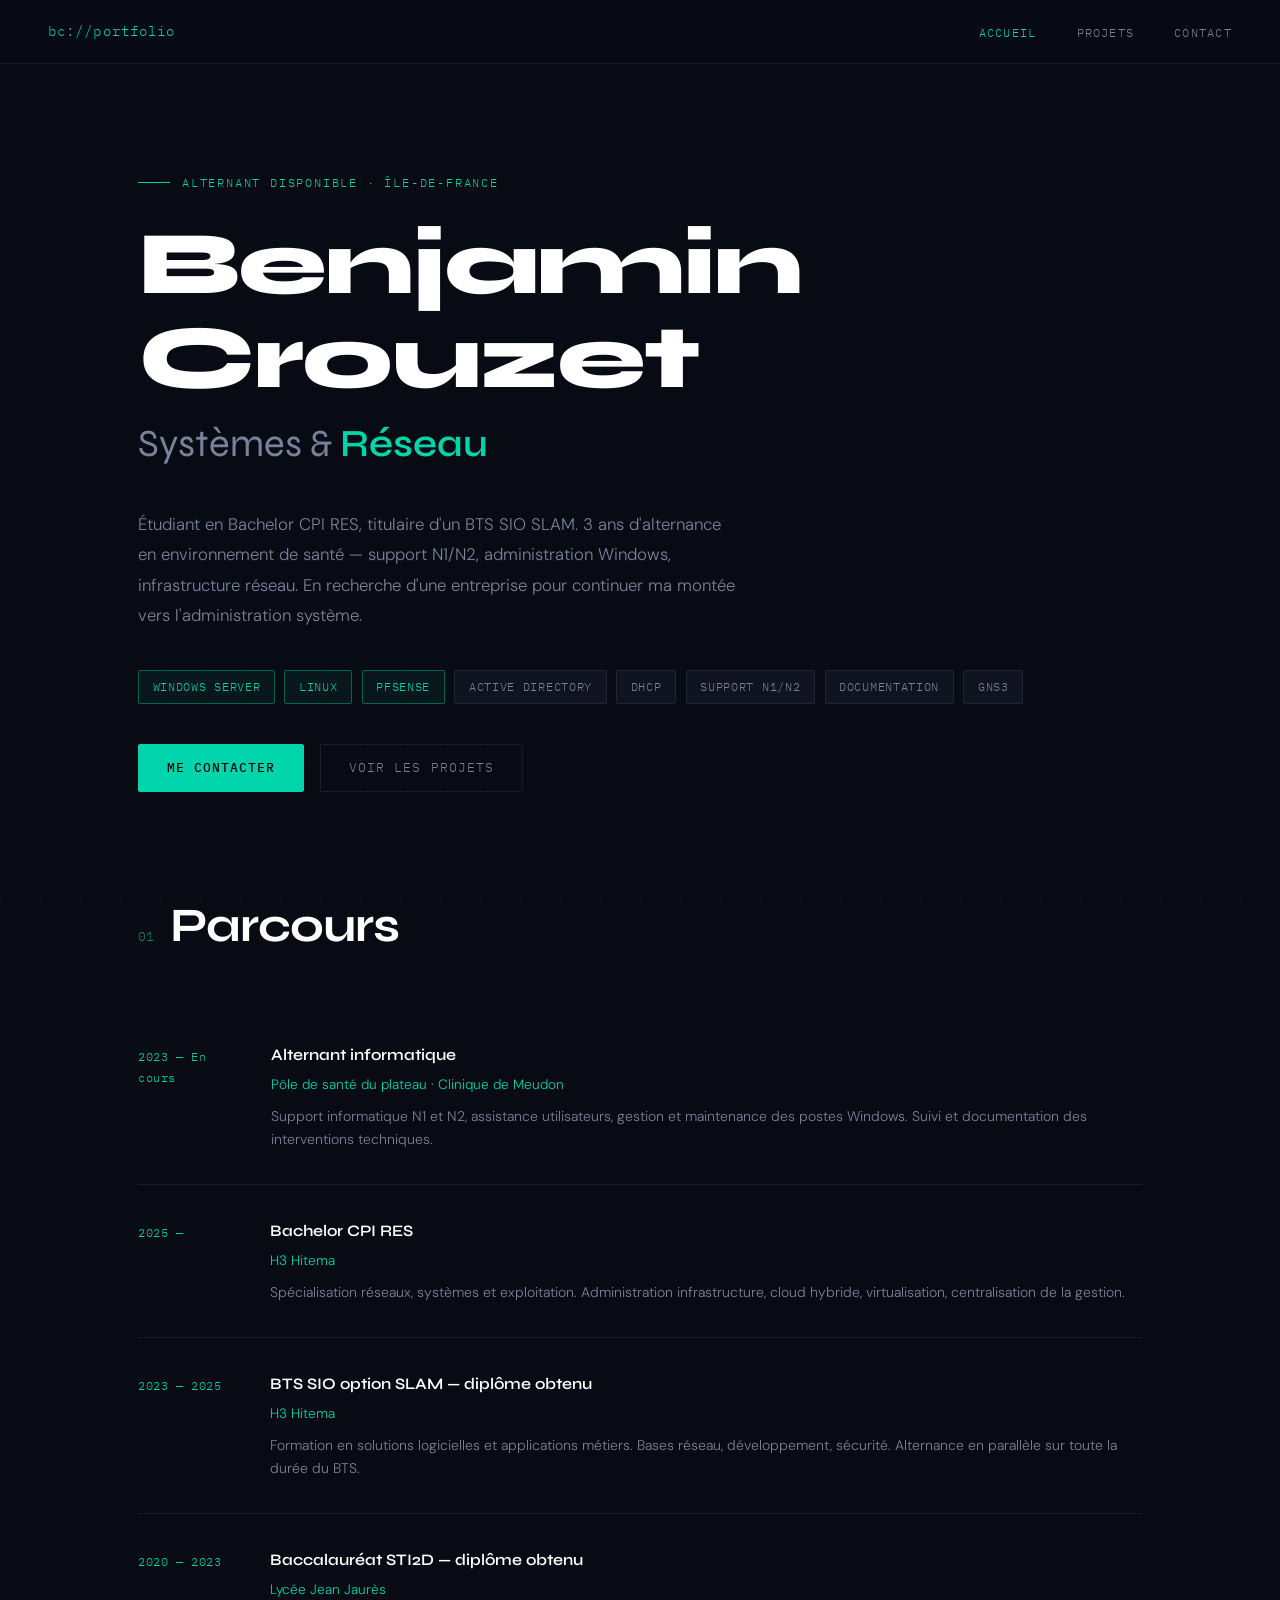
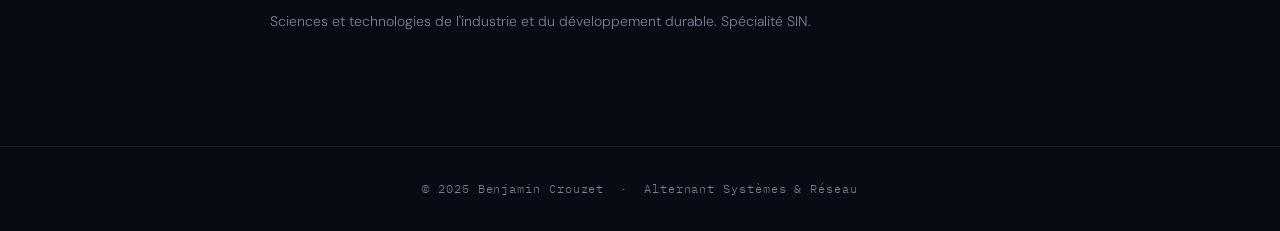
==== portfolio/index.html @ a24457d2 "Add files via upload" ====
<!DOCTYPE html>
<html lang="fr">
<head>
  <meta charset="UTF-8">
  <meta name="viewport" content="width=device-width, initial-scale=1.0">
  <title>Benjamin Crouzet — Accueil</title>
  <link rel="stylesheet" href="style.css">

  <style>
    /* ── Styles spécifiques à la page accueil ── */

    #accueil {
      min-height: 100vh;
      display: flex;
      flex-direction: column;
      justify-content: center;
      padding-top: 9rem;
    }

    .hero-label {
      font-family: var(--mono);
      font-size: 0.75rem;
      color: var(--accent);
      letter-spacing: 0.15em;
      text-transform: uppercase;
      margin-bottom: 1.5rem;
      display: flex;
      align-items: center;
      gap: 0.75rem;
    }

    .hero-label::before {
      content: '';
      width: 2rem;
      height: 1px;
      background: var(--accent);
      display: inline-block;
    }

    h1 {
      font-family: var(--display);
      font-size: clamp(3rem, 7vw, 6rem);
      font-weight: 800;
      line-height: 1.05;
      letter-spacing: -0.02em;
      color: #ffffff;
      margin-bottom: 0.3rem;
    }

    .hero-sub {
      font-family: var(--display);
      font-size: clamp(1.5rem, 3vw, 2.5rem);
      font-weight: 400;
      color: var(--muted);
      margin-bottom: 2rem;
    }

    .hero-sub span { color: var(--accent); font-weight: 600; }

    .hero-bio {
      max-width: 600px;
      font-size: 1.05rem;
      color: var(--muted);
      line-height: 1.8;
      margin-bottom: 2.5rem;
    }

    .hero-cta { display: flex; gap: 1rem; flex-wrap: wrap; }

    /* ── Timeline parcours ── */
    .xp-block {
      display: flex;
      gap: 2rem;
      padding: 2rem 0;
      border-bottom: 1px solid var(--border);
      align-items: flex-start;
    }

    .xp-block:last-child { border-bottom: none; }

    .xp-date {
      font-family: var(--mono);
      font-size: 0.75rem;
      color: var(--accent);
      min-width: 100px;
      padding-top: 0.3rem;
      letter-spacing: 0.05em;
    }

    .xp-content h3 {
      font-family: var(--display);
      font-size: 1rem;
      font-weight: 600;
      color: #fff;
      margin-bottom: 0.25rem;
    }

    .xp-org {
      font-size: 0.85rem;
      color: var(--accent);
      margin-bottom: 0.5rem;
    }

    .xp-content p {
      font-size: 0.875rem;
      color: var(--muted);
      line-height: 1.7;
    }

    @media (max-width: 700px) {
      .xp-block { flex-direction: column; gap: 0.5rem; }
      .xp-date { min-width: auto; }
    }
  </style>
</head>
<body>

<nav>
  <a href="index.html" class="nav-logo">bc://portfolio</a>
  <ul class="nav-links">
    <li><a href="index.html">accueil</a></li>
    <li><a href="projets.html">projets</a></li>
    <li><a href="contact.html">contact</a></li>
  </ul>
</nav>

<!-- ──────────── HERO ──────────── -->
<section id="accueil" class="page">
  <div class="hero-label">Alternant disponible · Île-de-France</div>
  <h1>Benjamin<br>Crouzet</h1>
  <p class="hero-sub">Systèmes &amp; <span>Réseau</span></p>
  <p class="hero-bio">
    Étudiant en Bachelor CPI RES, titulaire d'un BTS SIO SLAM. 3 ans d'alternance
    en environnement de santé — support N1/N2, administration Windows, infrastructure réseau.
    En recherche d'une entreprise pour continuer ma montée vers l'administration système.
  </p>

  <!-- ── BADGES COMPÉTENCES ──
       Pour ajouter une compétence : copier une ligne <span class="tag"> et changer le texte.
       Classe "accent" = mise en avant en vert, sans "accent" = discret.
  ── -->
  <div class="tags">
    <span class="tag accent">Windows Server</span>
    <span class="tag accent">Linux</span>
    <span class="tag accent">pfSense</span>
    <span class="tag">Active Directory</span>
    <span class="tag">DHCP</span>
    <span class="tag">Support N1/N2</span>
    <span class="tag">Documentation</span>
    <span class="tag">GNS3</span>
  </div>

  <div class="hero-cta">
    <a href="contact.html" class="btn btn-primary">Me contacter</a>
    <a href="projets.html" class="btn btn-ghost">Voir les projets</a>
  </div>
</section>

<!-- ──────────── PARCOURS ──────────── -->
<section class="page" style="padding-top: 0;">
  <div class="section-header reveal">
    <span class="section-num">01</span>
    <h2>Parcours</h2>
  </div>

  <!-- ── EXPÉRIENCES ──
       Pour ajouter une expérience : copier un bloc .xp-block complet et modifier le contenu.
       Ordre conseillé : du plus récent au plus ancien (top → bas).
  ── -->

  <div class="xp-block reveal">
    <div class="xp-date">2023 — En cours</div>
    <div class="xp-content">
      <h3>Alternant informatique</h3>
      <div class="xp-org">Pôle de santé du plateau · Clinique de Meudon</div>
      <p>Support informatique N1 et N2, assistance utilisateurs, gestion et maintenance des postes Windows.
      Suivi et documentation des interventions techniques.</p>
    </div>
  </div>

  <div class="xp-block reveal">
    <div class="xp-date">2025 —</div>
    <div class="xp-content">
      <h3>Bachelor CPI RES</h3>
      <div class="xp-org">H3 Hitema</div>
      <p>Spécialisation réseaux, systèmes et exploitation. Administration infrastructure,
      cloud hybride, virtualisation, centralisation de la gestion.</p>
    </div>
  </div>

  <div class="xp-block reveal">
    <div class="xp-date">2023 — 2025</div>
    <div class="xp-content">
      <h3>BTS SIO option SLAM — diplôme obtenu</h3>
      <div class="xp-org">H3 Hitema</div>
      <p>Formation en solutions logicielles et applications métiers. Bases réseau, développement, sécurité.
      Alternance en parallèle sur toute la durée du BTS.</p>
    </div>
  </div>

  <div class="xp-block reveal">
    <div class="xp-date">2020 — 2023</div>
    <div class="xp-content">
      <h3>Baccalauréat STI2D — diplôme obtenu</h3>
      <div class="xp-org">Lycée Jean Jaurès</div>
      <p>Sciences et technologies de l'industrie et du développement durable. Spécialité SIN.</p>
    </div>
  </div>

</section>

<footer>
  &copy; 2025 Benjamin Crouzet &nbsp;·&nbsp; Alternant Systèmes &amp; Réseau
</footer>

<script src="script.js"></script>
</body>
</html>
---- portfolio/style.css ----
@import url('https://fonts.googleapis.com/css2?family=Syne:wght@400;500;600;700;800&family=IBM+Plex+Mono:wght@400;500&family=DM+Sans:wght@300;400;500&display=swap');

*, *::before, *::after { box-sizing: border-box; margin: 0; padding: 0; }

:root {
  --bg:      #080b14;
  --bg2:     #0f1420;
  --bg3:     #161c2e;
  --border:  rgba(255,255,255,0.07);
  --accent:  #00d4aa;
  --text:    #e8eaf2;
  --muted:   #7a8299;
  --mono:    'IBM Plex Mono', monospace;
  --sans:    'DM Sans', sans-serif;
  --display: 'Syne', sans-serif;
}

html { scroll-behavior: smooth; }

body {
  background: var(--bg);
  color: var(--text);
  font-family: var(--sans);
  font-weight: 300;
  line-height: 1.75;
  min-height: 100vh;
  overflow-x: hidden;
}

/* ── GRID TEXTURE ── */
body::before {
  content: '';
  position: fixed;
  inset: 0;
  background-image:
    linear-gradient(rgba(0,212,170,0.03) 1px, transparent 1px),
    linear-gradient(90deg, rgba(0,212,170,0.03) 1px, transparent 1px);
  background-size: 40px 40px;
  pointer-events: none;
  z-index: 0;
}

/* ─────────────────────────────────────────
   NAV
───────────────────────────────────────── */
nav {
  position: fixed;
  top: 0; left: 0; right: 0;
  z-index: 100;
  display: flex;
  align-items: center;
  justify-content: space-between;
  padding: 1.1rem 3rem;
  background: rgba(8,11,20,0.85);
  backdrop-filter: blur(12px);
  border-bottom: 1px solid var(--border);
}

.nav-logo {
  font-family: var(--mono);
  font-size: 0.85rem;
  color: var(--accent);
  letter-spacing: 0.08em;
  text-decoration: none;
}

.nav-links {
  display: flex;
  gap: 2.5rem;
  list-style: none;
}

.nav-links a {
  font-family: var(--mono);
  font-size: 0.78rem;
  color: var(--muted);
  text-decoration: none;
  letter-spacing: 0.1em;
  text-transform: uppercase;
  transition: color 0.2s;
}

.nav-links a:hover,
.nav-links a.active { color: var(--accent); }

/* ─────────────────────────────────────────
   LAYOUT
───────────────────────────────────────── */
.page {
  position: relative;
  z-index: 1;
  max-width: 1100px;
  margin: 0 auto;
  padding: 7rem 3rem 5rem;
}

/* ─────────────────────────────────────────
   SECTION HEADER
───────────────────────────────────────── */
.section-header {
  display: flex;
  align-items: baseline;
  gap: 1rem;
  margin-bottom: 3.5rem;
}

.section-num {
  font-family: var(--mono);
  font-size: 0.8rem;
  color: var(--accent);
  opacity: 0.6;
}

h2 {
  font-family: var(--display);
  font-size: clamp(2rem, 4vw, 3rem);
  font-weight: 700;
  color: #ffffff;
  letter-spacing: -0.02em;
  line-height: 1.1;
}

/* ─────────────────────────────────────────
   BOUTONS
───────────────────────────────────────── */
.btn {
  display: inline-flex;
  align-items: center;
  gap: 0.5rem;
  padding: 0.75rem 1.75rem;
  font-family: var(--mono);
  font-size: 0.8rem;
  letter-spacing: 0.08em;
  text-transform: uppercase;
  text-decoration: none;
  border-radius: 2px;
  transition: all 0.2s;
  cursor: pointer;
  border: none;
}

.btn-primary {
  background: var(--accent);
  color: var(--bg);
  border: 1px solid var(--accent);
  font-weight: 500;
}

.btn-primary:hover {
  background: transparent;
  color: var(--accent);
}

.btn-ghost {
  background: transparent;
  color: var(--muted);
  border: 1px solid var(--border);
}

.btn-ghost:hover {
  border-color: var(--accent);
  color: var(--accent);
}

/* ─────────────────────────────────────────
   TAGS / BADGES
───────────────────────────────────────── */
.tags {
  display: flex;
  flex-wrap: wrap;
  gap: 0.6rem;
  margin-bottom: 2.5rem;
}

.tag {
  font-family: var(--mono);
  font-size: 0.72rem;
  padding: 0.35rem 0.85rem;
  border: 1px solid var(--border);
  border-radius: 2px;
  color: var(--muted);
  letter-spacing: 0.06em;
  text-transform: uppercase;
  background: var(--bg2);
  transition: border-color 0.2s, color 0.2s;
}

.tag:hover {
  border-color: var(--accent);
  color: var(--accent);
}

.tag.accent {
  border-color: rgba(0,212,170,0.4);
  color: var(--accent);
  background: rgba(0,212,170,0.06);
}

/* ─────────────────────────────────────────
   FOOTER
───────────────────────────────────────── */
footer {
  position: relative;
  z-index: 1;
  text-align: center;
  padding: 2rem;
  border-top: 1px solid var(--border);
  font-family: var(--mono);
  font-size: 0.72rem;
  color: var(--muted);
  letter-spacing: 0.08em;
}

/* ─────────────────────────────────────────
   ANIMATION REVEAL
───────────────────────────────────────── */
.reveal {
  opacity: 0;
  transform: translateY(24px);
  transition: opacity 0.6s ease, transform 0.6s ease;
}

.reveal.visible {
  opacity: 1;
  transform: none;
}

/* ─────────────────────────────────────────
   RESPONSIVE
───────────────────────────────────────── */
@media (max-width: 700px) {
  nav { padding: 1rem 1.5rem; }
  .nav-links { gap: 1.25rem; }
  .page { padding: 5rem 1.5rem 3rem; }
}
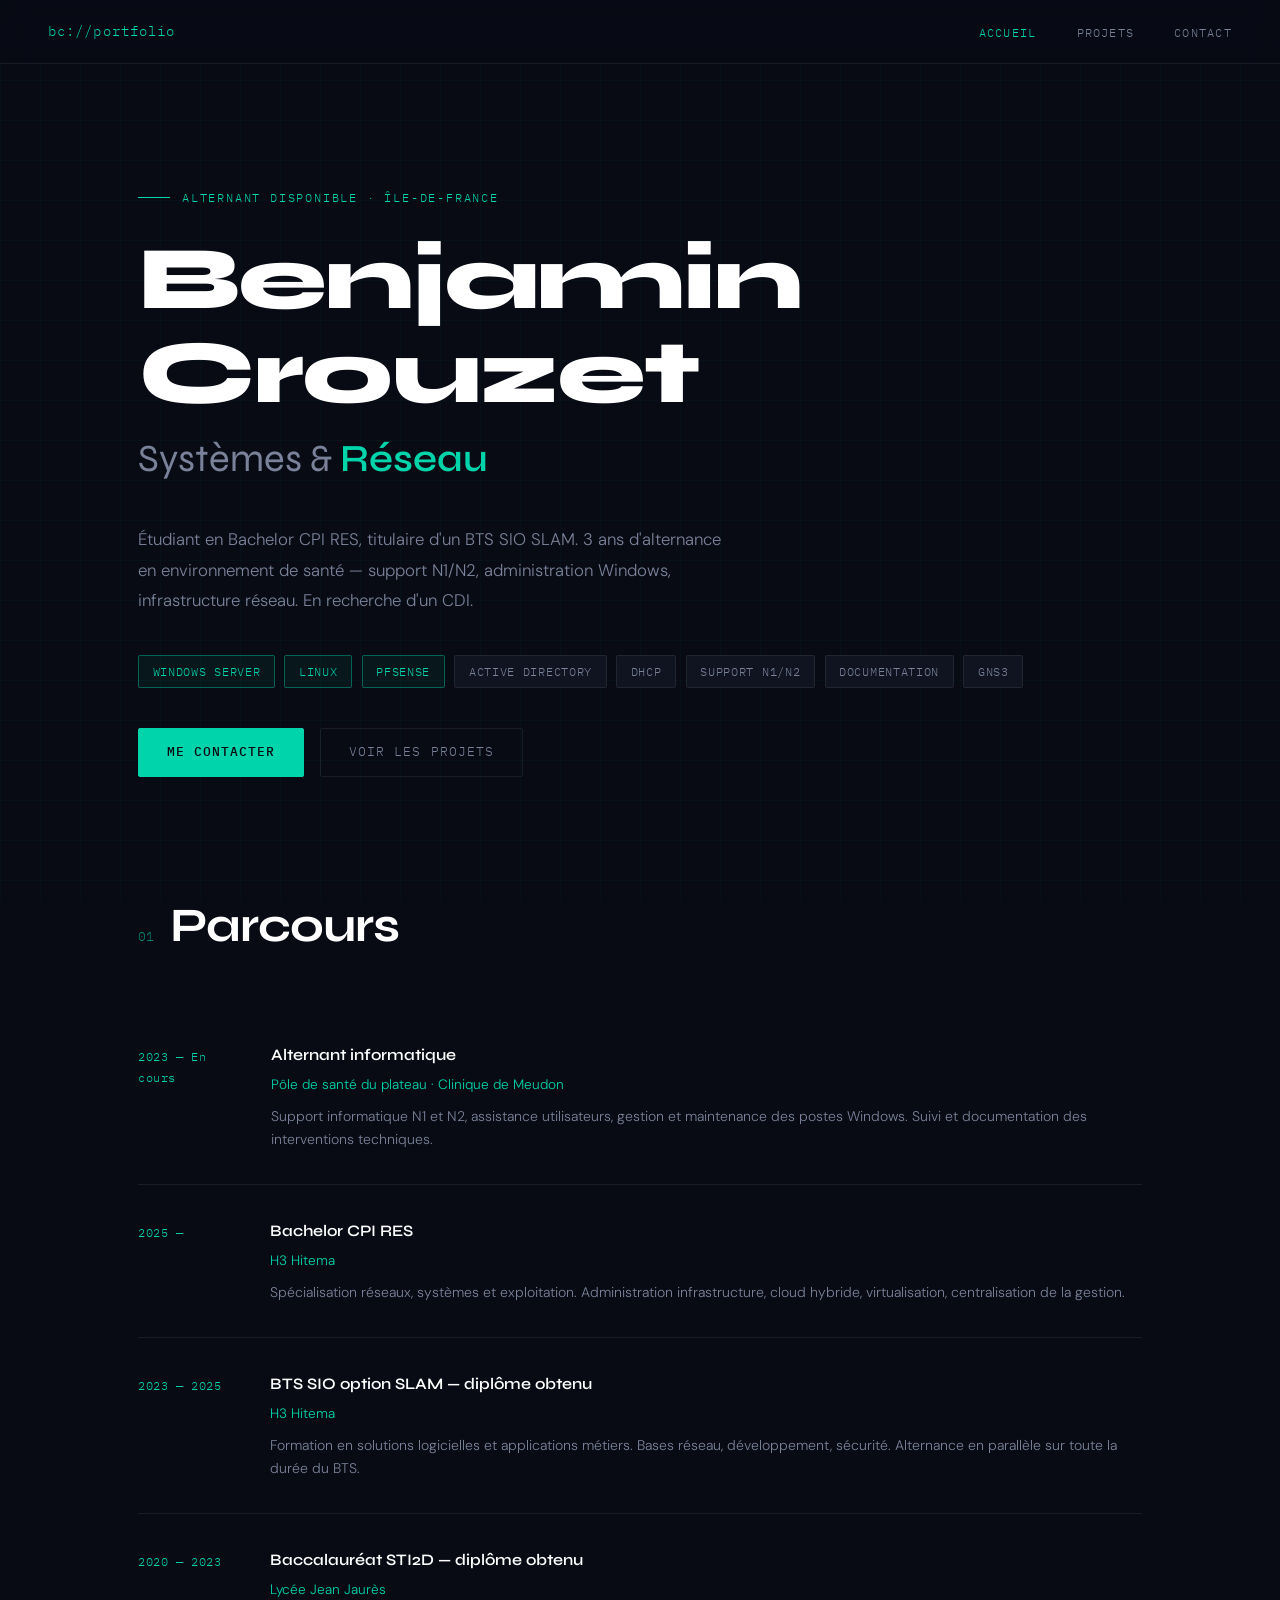
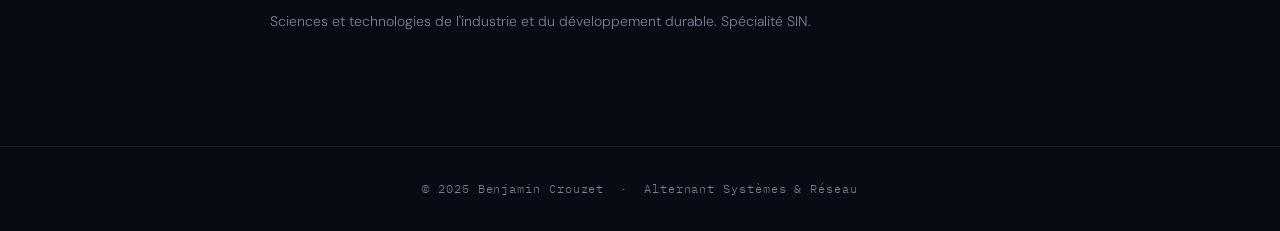
==== commit cf935a20: "Update job search status in portfolio description" ====
--- a/portfolio/index.html
+++ b/portfolio/index.html
@@ -132,7 +132,7 @@
   <p class="hero-bio">
     Étudiant en Bachelor CPI RES, titulaire d'un BTS SIO SLAM. 3 ans d'alternance
     en environnement de santé — support N1/N2, administration Windows, infrastructure réseau.
-    En recherche d'une entreprise pour continuer ma montée vers l'administration système.
+    En recherche d'un CDI.
   </p>
 
   <!-- ── BADGES COMPÉTENCES ──
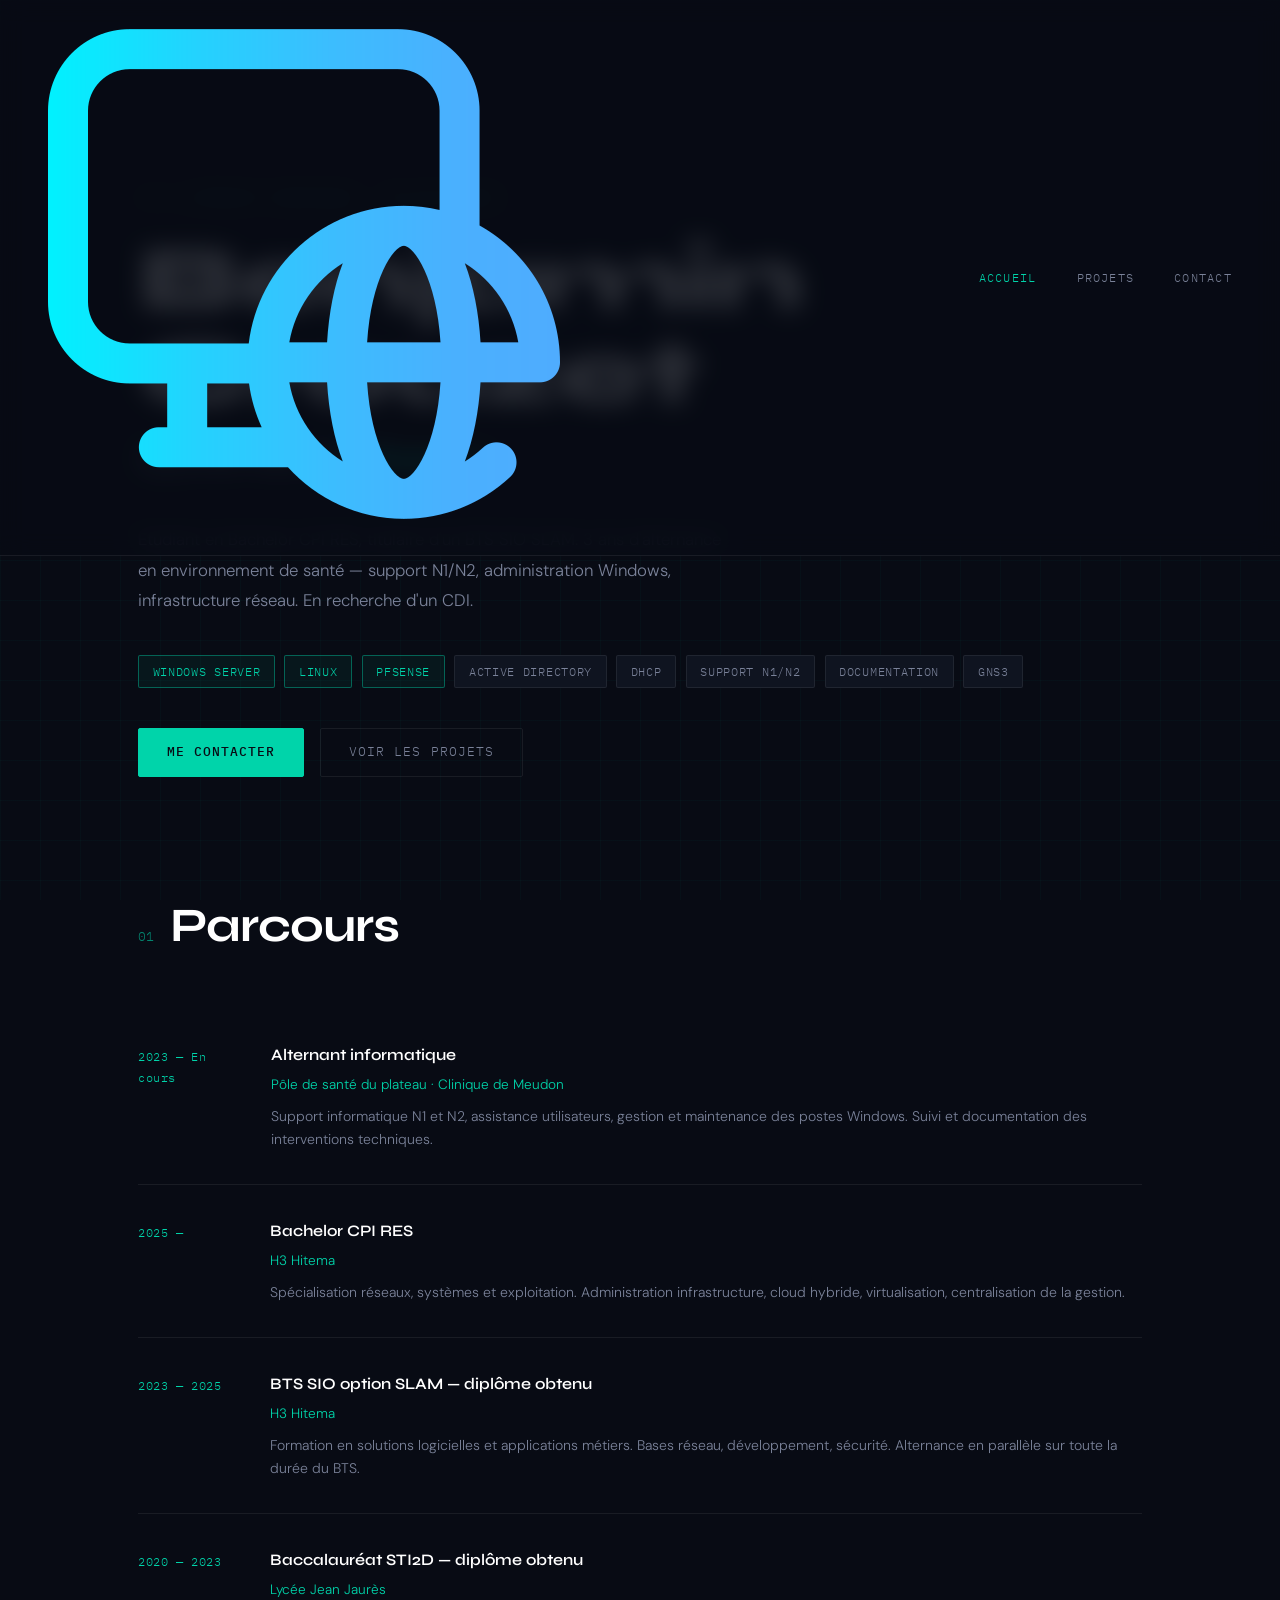
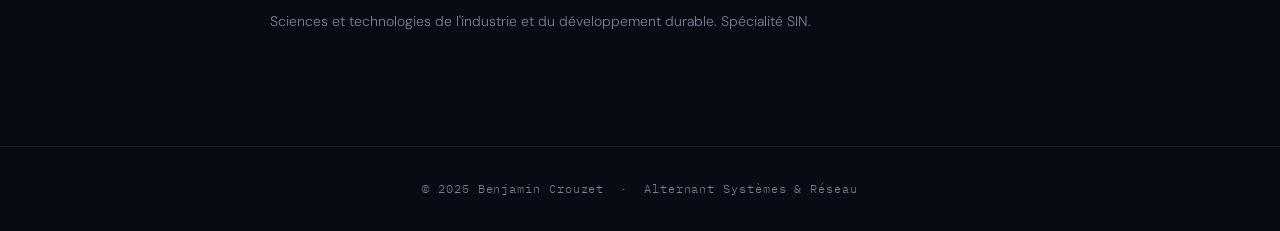
==== commit b3bb9e05: "Replace text logo with image logo in navigation" ====
--- a/portfolio/index.html
+++ b/portfolio/index.html
@@ -116,7 +116,7 @@
 <body>
 
 <nav>
-  <a href="index.html" class="nav-logo">bc://portfolio</a>
+  <a href="index.html" class="nav-logo"><img src="./Assets/logo.png"></a>
   <ul class="nav-links">
     <li><a href="index.html">accueil</a></li>
     <li><a href="projets.html">projets</a></li>
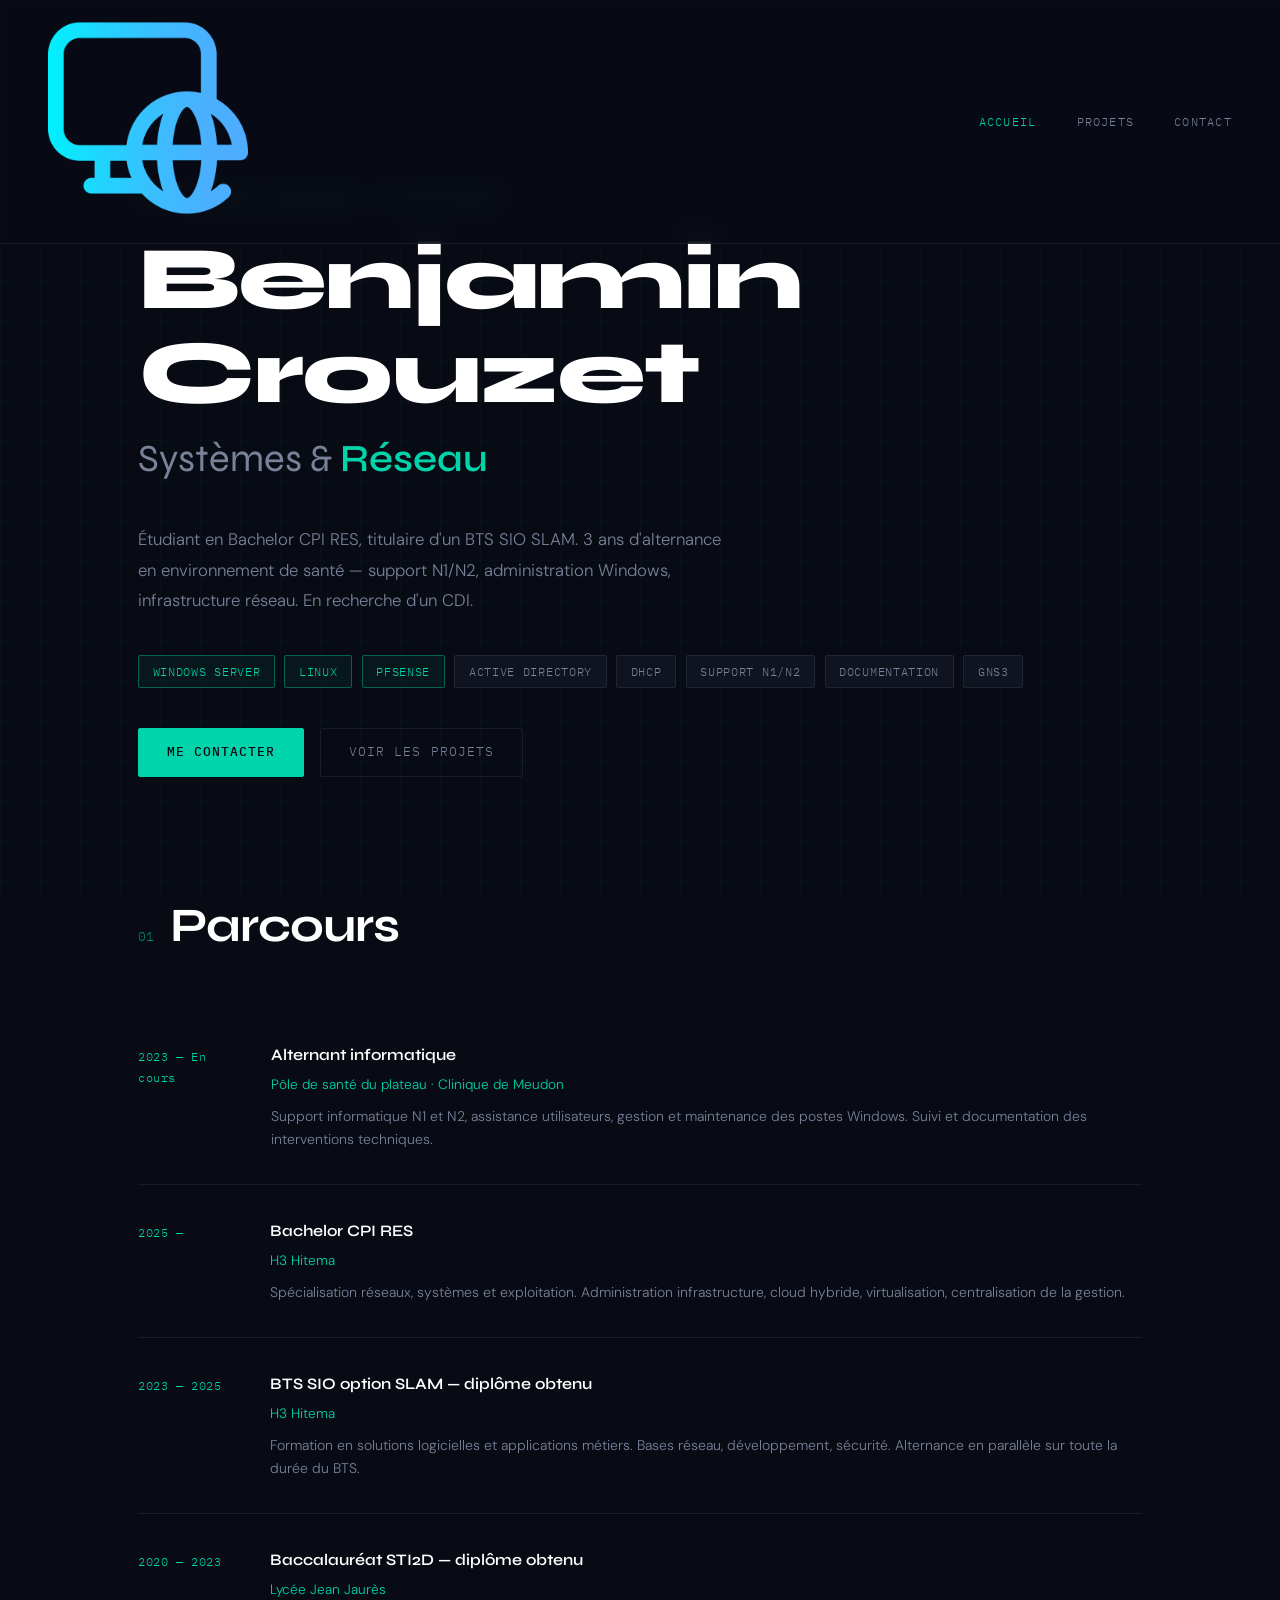
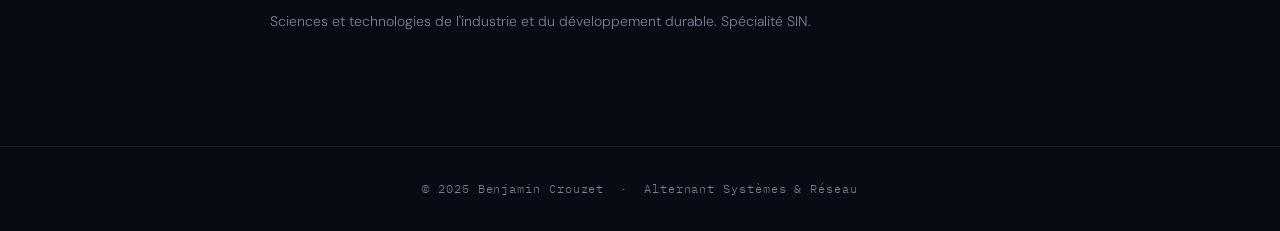
==== commit d6d937dd: "Set width for logo image in navigation Added width attribute to logo image for better display." ====
--- a/portfolio/index.html
+++ b/portfolio/index.html
@@ -116,7 +116,7 @@
 <body>
 
 <nav>
-  <a href="index.html" class="nav-logo"><img src="./Assets/logo.png"></a>
+  <a href="index.html" class="nav-logo"><img src="./Assets/logo.png" width="250" class="logo"></a>
   <ul class="nav-links">
     <li><a href="index.html">accueil</a></li>
     <li><a href="projets.html">projets</a></li>
--- a/portfolio/style.css
+++ b/portfolio/style.css
@@ -64,6 +64,17 @@
   text-decoration: none;
 }
 
+img {
+    width: 300px;  /* Largeur fixe */
+    height: auto;   /* Garde les proportions pour ne pas déformer l'image */
+}
+
+/* OU pour cibler une image spécifique avec une classe */
+.logo {
+    width: 50%;    /* Prend la moitié de la largeur de l'écran */
+    max-width: 400px; /* Ne dépassera jamais 400px même sur grand écran */
+}
+
 .nav-links {
   display: flex;
   gap: 2.5rem;
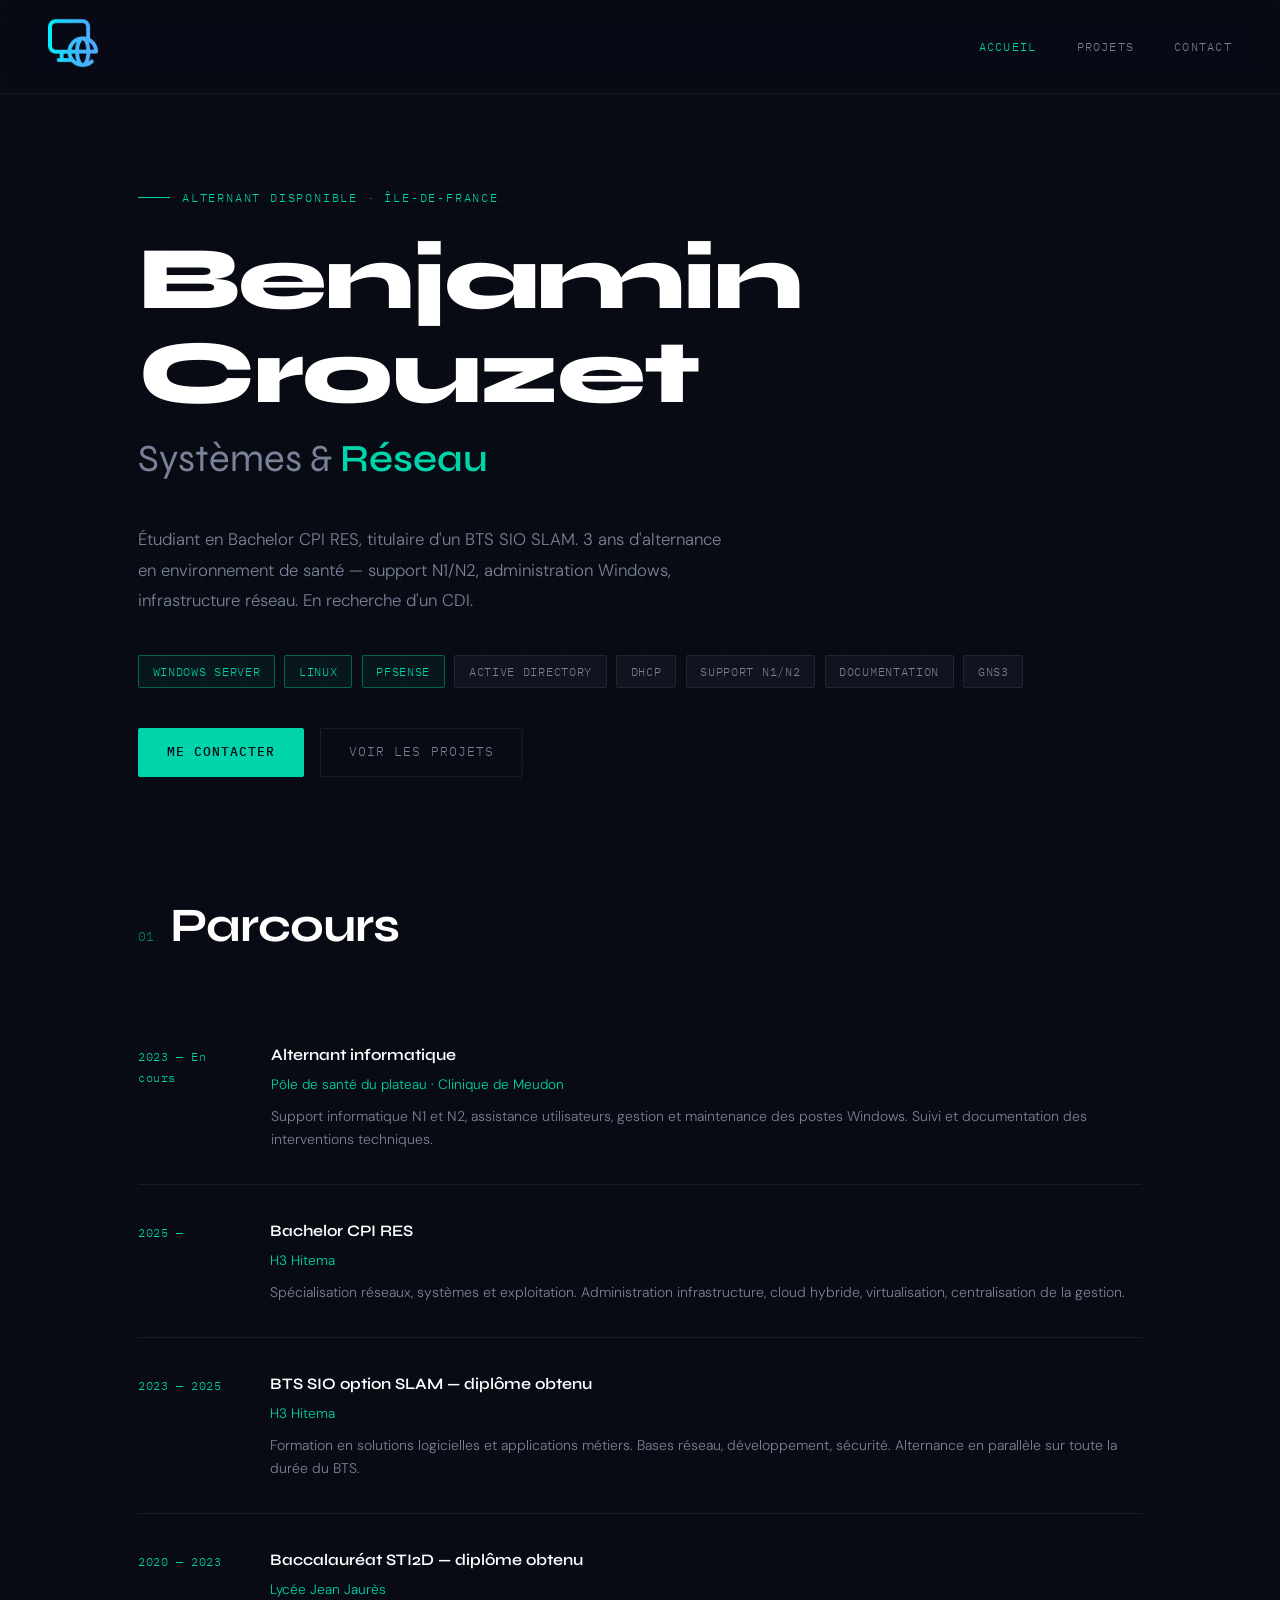
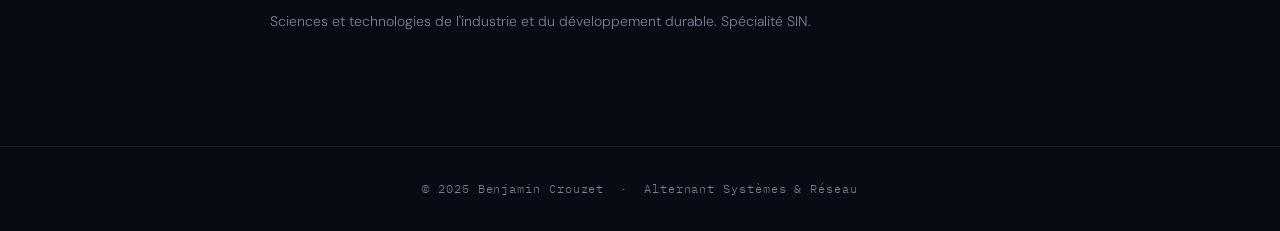
==== commit 06a016c2: "Fix logo image tag in navigation" ====
--- a/portfolio/index.html
+++ b/portfolio/index.html
@@ -116,7 +116,7 @@
 <body>
 
 <nav>
-  <a href="index.html" class="nav-logo"><img src="./Assets/logo.png" width="250" class="logo"></a>
+  <a href="index.html" class="nav-logo"><img src="./Assets/logo.png"></a>
   <ul class="nav-links">
     <li><a href="index.html">accueil</a></li>
     <li><a href="projets.html">projets</a></li>
--- a/portfolio/style.css
+++ b/portfolio/style.css
@@ -65,14 +65,9 @@
 }
 
 img {
-    width: 300px;  /* Largeur fixe */
-    height: auto;   /* Garde les proportions pour ne pas déformer l'image */
-}
-
-/* OU pour cibler une image spécifique avec une classe */
-.logo {
-    width: 50%;    /* Prend la moitié de la largeur de l'écran */
-    max-width: 400px; /* Ne dépassera jamais 400px même sur grand écran */
+    width: 50px;  /* C'est environ la taille d'une icône de profil */
+    height: auto;
+    border-radius: 5px; /* Optionnel : pour arrondir un peu les angles */
 }
 
 .nav-links {
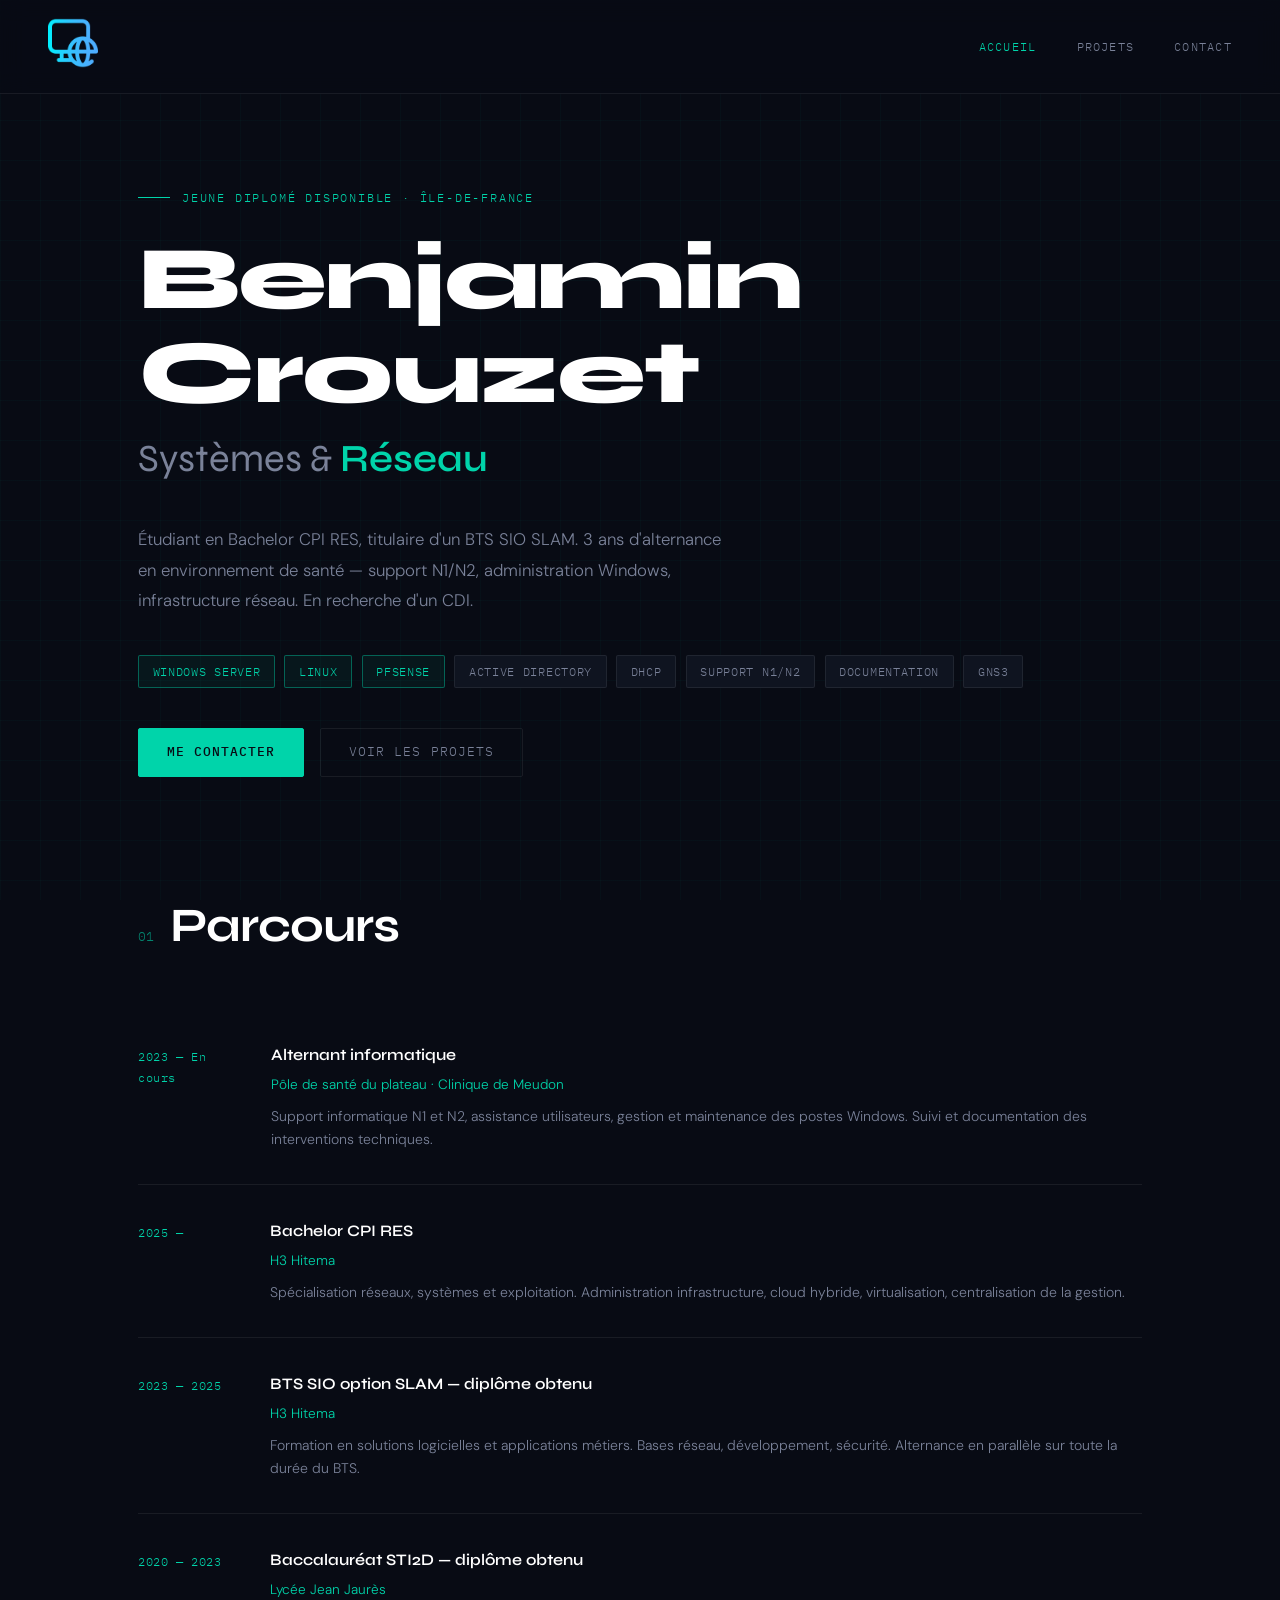
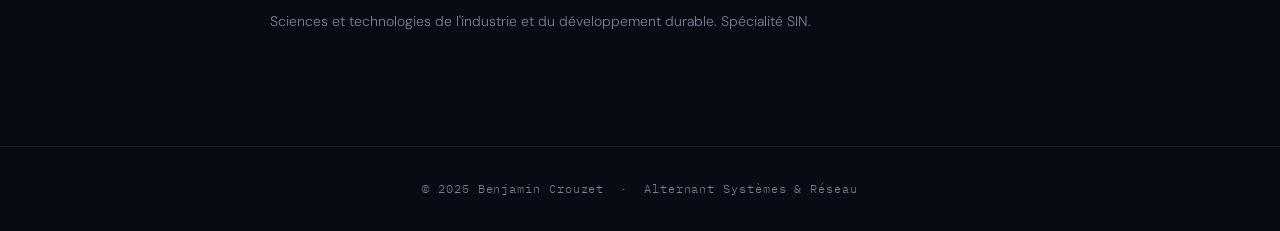
==== commit 94fff9e8: "Add files via upload" ====
--- a/portfolio/index.html
+++ b/portfolio/index.html
@@ -126,7 +126,7 @@
 
 <!-- ──────────── HERO ──────────── -->
 <section id="accueil" class="page">
-  <div class="hero-label">Alternant disponible · Île-de-France</div>
+  <div class="hero-label">Jeune Diplomé disponible · Île-de-France</div>
   <h1>Benjamin<br>Crouzet</h1>
   <p class="hero-sub">Systèmes &amp; <span>Réseau</span></p>
   <p class="hero-bio">
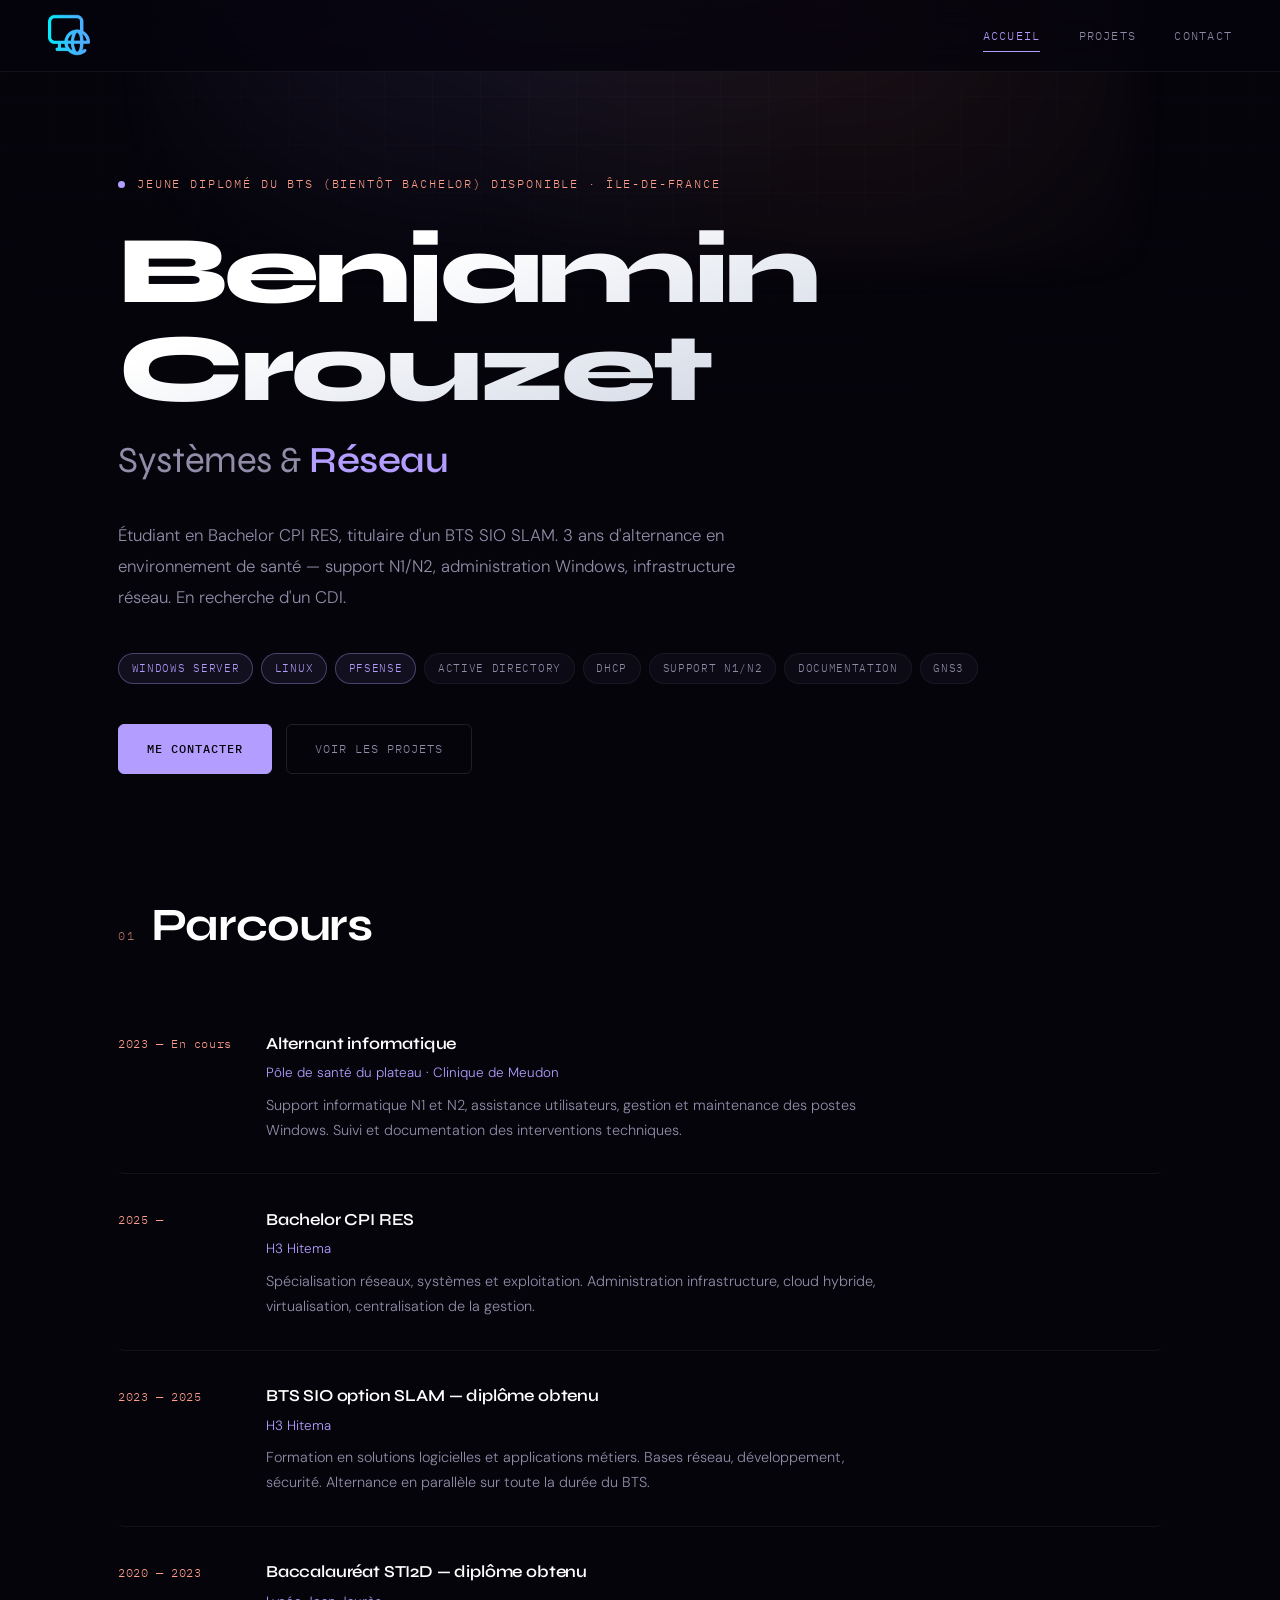
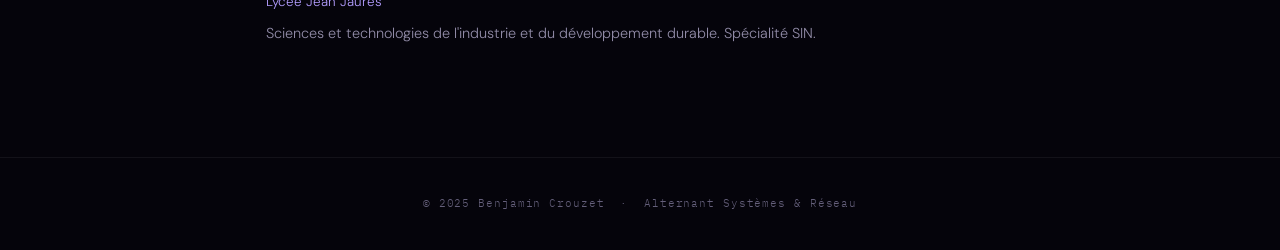
==== commit 5bcd6550: "modif css" ====
--- a/portfolio/index.html
+++ b/portfolio/index.html
@@ -5,118 +5,11 @@
   <meta name="viewport" content="width=device-width, initial-scale=1.0">
   <title>Benjamin Crouzet — Accueil</title>
   <link rel="stylesheet" href="style.css">
-
-  <style>
-    /* ── Styles spécifiques à la page accueil ── */
-
-    #accueil {
-      min-height: 100vh;
-      display: flex;
-      flex-direction: column;
-      justify-content: center;
-      padding-top: 9rem;
-    }
-
-    .hero-label {
-      font-family: var(--mono);
-      font-size: 0.75rem;
-      color: var(--accent);
-      letter-spacing: 0.15em;
-      text-transform: uppercase;
-      margin-bottom: 1.5rem;
-      display: flex;
-      align-items: center;
-      gap: 0.75rem;
-    }
-
-    .hero-label::before {
-      content: '';
-      width: 2rem;
-      height: 1px;
-      background: var(--accent);
-      display: inline-block;
-    }
-
-    h1 {
-      font-family: var(--display);
-      font-size: clamp(3rem, 7vw, 6rem);
-      font-weight: 800;
-      line-height: 1.05;
-      letter-spacing: -0.02em;
-      color: #ffffff;
-      margin-bottom: 0.3rem;
-    }
-
-    .hero-sub {
-      font-family: var(--display);
-      font-size: clamp(1.5rem, 3vw, 2.5rem);
-      font-weight: 400;
-      color: var(--muted);
-      margin-bottom: 2rem;
-    }
-
-    .hero-sub span { color: var(--accent); font-weight: 600; }
-
-    .hero-bio {
-      max-width: 600px;
-      font-size: 1.05rem;
-      color: var(--muted);
-      line-height: 1.8;
-      margin-bottom: 2.5rem;
-    }
-
-    .hero-cta { display: flex; gap: 1rem; flex-wrap: wrap; }
-
-    /* ── Timeline parcours ── */
-    .xp-block {
-      display: flex;
-      gap: 2rem;
-      padding: 2rem 0;
-      border-bottom: 1px solid var(--border);
-      align-items: flex-start;
-    }
-
-    .xp-block:last-child { border-bottom: none; }
-
-    .xp-date {
-      font-family: var(--mono);
-      font-size: 0.75rem;
-      color: var(--accent);
-      min-width: 100px;
-      padding-top: 0.3rem;
-      letter-spacing: 0.05em;
-    }
-
-    .xp-content h3 {
-      font-family: var(--display);
-      font-size: 1rem;
-      font-weight: 600;
-      color: #fff;
-      margin-bottom: 0.25rem;
-    }
-
-    .xp-org {
-      font-size: 0.85rem;
-      color: var(--accent);
-      margin-bottom: 0.5rem;
-    }
-
-    .xp-content p {
-      font-size: 0.875rem;
-      color: var(--muted);
-      line-height: 1.7;
-    }
-
-    @media (max-width: 700px) {
-      .xp-block { flex-direction: column; gap: 0.5rem; }
-      .xp-date { min-width: auto; }
-    }
-  </style>
 </head>
 <body>
 
 <nav>
-  <a href="index.html" class="nav-logo"><img src="./Assets/logo.png"></a>
+  <a href="index.html" class="nav-logo"><img src="./Assets/logo.png" alt="Logo Benjamin Crouzet"></a>
   <ul class="nav-links">
     <li><a href="index.html">accueil</a></li>
     <li><a href="projets.html">projets</a></li>
@@ -126,7 +19,7 @@
 
 <!-- ──────────── HERO ──────────── -->
 <section id="accueil" class="page">
-  <div class="hero-label">Jeune Diplomé disponible · Île-de-France</div>
+  <div class="hero-label">Jeune Diplomé du BTS (Bientôt Bachelor) disponible · Île-de-France</div>
   <h1>Benjamin<br>Crouzet</h1>
   <p class="hero-sub">Systèmes &amp; <span>Réseau</span></p>
   <p class="hero-bio">
--- a/portfolio/style.css
+++ b/portfolio/style.css
@@ -1,47 +1,192 @@
-@import url('https://fonts.googleapis.com/css2?family=Syne:wght@400;500;600;700;800&family=IBM+Plex+Mono:wght@400;500&family=DM+Sans:wght@300;400;500&display=swap');
-
+/* ═══════════════════════════════════════════════════════════════
+   BENJAMIN CROUZET — PORTFOLIO
+   Feuille de style unique. Toutes les pages s'appuient dessus,
+   aucune page n'a besoin de son propre bloc <style>.
+
+   SOMMAIRE
+   01. Jetons de design (couleurs, typo, espacements)
+   02. Base et réinitialisation
+   03. Navigation
+   04. Mise en page
+   05. Titres et texte
+   06. Boutons
+   07. Étiquettes (tags)
+   08. Page accueil — héro et parcours
+   09. Page projets — grille de cartes
+   10. Pages projet — blocs de contenu
+   11. Captures d'écran
+   12. Tableaux et listes
+   13. Blocs de code
+   14. Grilles spécifiques (stack, pages, base de données, Gantt…)
+   15. Page contact
+   16. Pied de page
+   17. Animations
+   18. Responsive
+   19. Impression
+═══════════════════════════════════════════════════════════════ */
+
+@import url('https://fonts.googleapis.com/css2?family=Syne:wght@400;500;600;700;800&family=IBM+Plex+Mono:wght@400;500;600&family=DM+Sans:wght@300;400;500;600&display=swap');
+
+/* ─────────────────────────────────────────
+   01. JETONS DE DESIGN
+   Modifier une valeur ici la change partout.
+───────────────────────────────────────── */
+:root {
+  /* Fonds — du plus sombre au plus clair */
+  --bg:        #05040b;
+  --bg2:       #0c0a15;
+  --bg3:       #141220;
+  --bg-raised: #191627;
+  --nav-bg:    rgba(5,4,11,0.74);   /* même teinte que --bg, translucide */
+
+  /* Bordures */
+  --border:        rgba(255,255,255,0.06);
+  --border-strong: rgba(255,255,255,0.11);
+
+  /* ── ACCENT ──────────────────────────────────────────────
+     Une seule ligne à changer pour reteinter tout le site :
+     --accent-rgb. Toutes les transparences en dérivent.
+     --accent-2 sert aux touches secondaires (dégradés, jauges).
+  ─────────────────────────────────────────────────────────── */
+  --accent-rgb:   179, 157, 255;
+  --accent-2-rgb: 255, 158, 138;
+
+  --accent:        rgb(var(--accent-rgb));
+  --accent-soft:   rgba(var(--accent-rgb), 0.35);
+  --accent-dim:    rgba(var(--accent-rgb), 0.08);
+  --accent-glow:   rgba(var(--accent-rgb), 0.18);
+  --accent-line:   rgba(var(--accent-rgb), 0.022);
+
+  /* Teinte des micro-libellés en petites capitales monospace.
+     Vaut l'accent principal par défaut ; la décliner sur l'accent
+     secondaire donne un rendu bicolore. */
+  --accent-label:  var(--accent-2);
+
+  --accent-2:      rgb(var(--accent-2-rgb));
+  --accent-2-soft: rgba(var(--accent-2-rgb), 0.35);
+  --accent-2-dim:  rgba(var(--accent-2-rgb), 0.08);
+
+  /* Accent tertiaire — réservé aux avertissements */
+  --warn: #e0a33e;
+  --warn-dim: rgba(224,163,62,0.07);
+
+  /* Texte */
+  --text:   #eceaf6;
+  --bright: #ffffff;
+  --muted:  #928ca8;
+  --faint:  #645f7a;
+
+  /* Typographie */
+  --mono:    'IBM Plex Mono', ui-monospace, monospace;
+  --sans:    'DM Sans', system-ui, sans-serif;
+  --display: 'Syne', var(--sans);
+
+  /* Rayons */
+  --r-sm: 3px;
+  --r-md: 6px;
+  --r-lg: 10px;
+
+  /* Ombres */
+  --shadow-sm: 0 1px 2px rgba(0,0,0,0.4);
+  --shadow-md: 0 8px 24px -12px rgba(0,0,0,0.7);
+  --shadow-lg: 0 24px 60px -24px rgba(0,0,0,0.85);
+
+  /* Transitions */
+  --t-fast: 0.18s cubic-bezier(0.4, 0, 0.2, 1);
+  --t-base: 0.28s cubic-bezier(0.4, 0, 0.2, 1);
+
+  /* Largeur de contenu */
+  --w-page: 1140px;
+  --w-text: 68ch;
+}
+
+/* ─────────────────────────────────────────
+   02. BASE
+───────────────────────────────────────── */
 *, *::before, *::after { box-sizing: border-box; margin: 0; padding: 0; }
 
-:root {
-  --bg:      #080b14;
-  --bg2:     #0f1420;
-  --bg3:     #161c2e;
-  --border:  rgba(255,255,255,0.07);
-  --accent:  #00d4aa;
-  --text:    #e8eaf2;
-  --muted:   #7a8299;
-  --mono:    'IBM Plex Mono', monospace;
-  --sans:    'DM Sans', sans-serif;
-  --display: 'Syne', sans-serif;
-}
-
-html { scroll-behavior: smooth; }
+html {
+  scroll-behavior: smooth;
+  scroll-padding-top: 6rem;
+  -webkit-text-size-adjust: 100%;
+}
 
 body {
   background: var(--bg);
   color: var(--text);
   font-family: var(--sans);
   font-weight: 300;
+  font-size: 16px;
   line-height: 1.75;
   min-height: 100vh;
   overflow-x: hidden;
-}
-
-/* ── GRID TEXTURE ── */
+  -webkit-font-smoothing: antialiased;
+  -moz-osx-font-smoothing: grayscale;
+}
+
+/* Texture de fond : grille fine + halo bicolore diffus en haut */
 body::before {
   content: '';
   position: fixed;
   inset: 0;
   background-image:
-    linear-gradient(rgba(0,212,170,0.03) 1px, transparent 1px),
-    linear-gradient(90deg, rgba(0,212,170,0.03) 1px, transparent 1px);
-  background-size: 40px 40px;
+    linear-gradient(var(--accent-line) 1px, transparent 1px),
+    linear-gradient(90deg, var(--accent-line) 1px, transparent 1px);
+  background-size: 48px 48px;
+  mask-image: radial-gradient(ellipse 90% 60% at 50% 0%, #000 20%, transparent 80%);
+  -webkit-mask-image: radial-gradient(ellipse 90% 60% at 50% 0%, #000 20%, transparent 80%);
   pointer-events: none;
   z-index: 0;
 }
 
-/* ─────────────────────────────────────────
-   NAV
+body::after {
+  content: '';
+  position: fixed;
+  top: -30vh;
+  left: 50%;
+  width: 90vw;
+  max-width: 1000px;
+  height: 60vh;
+  transform: translateX(-50%);
+  background:
+    radial-gradient(ellipse 60% 100% at 32% 40%, var(--accent-glow), transparent 70%),
+    radial-gradient(ellipse 60% 100% at 72% 55%, rgba(var(--accent-2-rgb), 0.14), transparent 70%);
+  opacity: 0.6;
+  filter: blur(20px);
+  pointer-events: none;
+  z-index: 0;
+}
+
+::selection { background: var(--accent); color: var(--bg); }
+
+/* Barre de défilement */
+::-webkit-scrollbar { width: 10px; height: 10px; }
+::-webkit-scrollbar-track { background: var(--bg); }
+::-webkit-scrollbar-thumb {
+  background: var(--bg3);
+  border-radius: 10px;
+  border: 2px solid var(--bg);
+}
+::-webkit-scrollbar-thumb:hover { background: var(--border-strong); }
+
+/* Accessibilité — anneau de focus visible au clavier */
+:focus-visible {
+  outline: 2px solid var(--accent);
+  outline-offset: 3px;
+  border-radius: var(--r-sm);
+}
+
+a { color: inherit; }
+
+code {
+  font-family: var(--mono);
+  font-size: 0.88em;
+  color: var(--accent);
+  word-break: break-word;
+}
+
+/* ─────────────────────────────────────────
+   03. NAVIGATION
 ───────────────────────────────────────── */
 nav {
   position: fixed;
@@ -50,192 +195,1244 @@
   display: flex;
   align-items: center;
   justify-content: space-between;
-  padding: 1.1rem 3rem;
-  background: rgba(8,11,20,0.85);
-  backdrop-filter: blur(12px);
+  gap: 1.5rem;
+  padding: 0.9rem clamp(1.25rem, 4vw, 3rem);
+  background: var(--nav-bg);
+  backdrop-filter: blur(16px) saturate(140%);
+  -webkit-backdrop-filter: blur(16px) saturate(140%);
   border-bottom: 1px solid var(--border);
 }
 
 .nav-logo {
+  display: inline-flex;
+  align-items: center;
   font-family: var(--mono);
   font-size: 0.85rem;
   color: var(--accent);
   letter-spacing: 0.08em;
   text-decoration: none;
-}
-
-img {
-    width: 50px;  /* C'est environ la taille d'une icône de profil */
-    height: auto;
-    border-radius: 5px; /* Optionnel : pour arrondir un peu les angles */
+  border-radius: var(--r-md);
+  transition: opacity var(--t-fast);
+}
+
+.nav-logo:hover { opacity: 0.75; }
+
+/* Le logo est la seule image de la nav — les images de contenu
+   sont dimensionnées par leur propre conteneur. */
+.nav-logo img {
+  width: 42px;
+  height: auto;
+  display: block;
+  border-radius: var(--r-md);
 }
 
 .nav-links {
   display: flex;
-  gap: 2.5rem;
+  gap: clamp(1rem, 3vw, 2.5rem);
   list-style: none;
 }
 
 .nav-links a {
-  font-family: var(--mono);
-  font-size: 0.78rem;
+  position: relative;
+  display: inline-block;
+  padding: 0.35rem 0;
+  font-family: var(--mono);
+  font-size: 0.76rem;
   color: var(--muted);
   text-decoration: none;
   letter-spacing: 0.1em;
   text-transform: uppercase;
-  transition: color 0.2s;
+  transition: color var(--t-fast);
+}
+
+/* Soulignement animé */
+.nav-links a::after {
+  content: '';
+  position: absolute;
+  left: 0; bottom: 0;
+  width: 100%;
+  height: 1px;
+  background: var(--accent);
+  transform: scaleX(0);
+  transform-origin: right;
+  transition: transform var(--t-base);
 }
 
 .nav-links a:hover,
 .nav-links a.active { color: var(--accent); }
 
-/* ─────────────────────────────────────────
-   LAYOUT
+.nav-links a:hover::after,
+.nav-links a.active::after {
+  transform: scaleX(1);
+  transform-origin: left;
+}
+
+/* ─────────────────────────────────────────
+   04. MISE EN PAGE
 ───────────────────────────────────────── */
 .page {
   position: relative;
   z-index: 1;
-  max-width: 1100px;
+  max-width: var(--w-page);
   margin: 0 auto;
-  padding: 7rem 3rem 5rem;
-}
-
-/* ─────────────────────────────────────────
-   SECTION HEADER
+  padding: clamp(6rem, 12vh, 8rem) clamp(1.25rem, 4vw, 3rem) 5rem;
+}
+
+/* ─────────────────────────────────────────
+   05. TITRES ET TEXTE
 ───────────────────────────────────────── */
 .section-header {
   display: flex;
   align-items: baseline;
   gap: 1rem;
-  margin-bottom: 3.5rem;
+  margin-bottom: 3rem;
 }
 
 .section-num {
   font-family: var(--mono);
-  font-size: 0.8rem;
-  color: var(--accent);
-  opacity: 0.6;
+  font-size: 0.75rem;
+  color: var(--accent-label);
+  opacity: 0.7;
+  letter-spacing: 0.14em;
+  text-transform: uppercase;
+  flex-shrink: 0;
 }
 
 h2 {
   font-family: var(--display);
-  font-size: clamp(2rem, 4vw, 3rem);
+  font-size: clamp(1.9rem, 4.2vw, 2.9rem);
   font-weight: 700;
-  color: #ffffff;
-  letter-spacing: -0.02em;
-  line-height: 1.1;
-}
-
-/* ─────────────────────────────────────────
-   BOUTONS
+  color: var(--bright);
+  letter-spacing: -0.025em;
+  line-height: 1.08;
+  text-wrap: balance;
+}
+
+/* Chapeau d'une page projet */
+.project-intro {
+  max-width: var(--w-text);
+  color: var(--muted);
+  font-size: 1.02rem;
+  line-height: 1.85;
+  margin-bottom: 3.5rem;
+  text-wrap: pretty;
+}
+
+.project-intro strong { color: var(--text); font-weight: 500; }
+
+.project-meta { margin-bottom: 1.5rem; }
+
+.project-meta .project-type {
+  font-family: var(--mono);
+  font-size: 0.68rem;
+  color: var(--accent-label);
+  letter-spacing: 0.12em;
+  text-transform: uppercase;
+}
+
+/* ─────────────────────────────────────────
+   06. BOUTONS
 ───────────────────────────────────────── */
 .btn {
   display: inline-flex;
   align-items: center;
   gap: 0.5rem;
-  padding: 0.75rem 1.75rem;
-  font-family: var(--mono);
-  font-size: 0.8rem;
+  padding: 0.8rem 1.75rem;
+  font-family: var(--mono);
+  font-size: 0.78rem;
   letter-spacing: 0.08em;
   text-transform: uppercase;
   text-decoration: none;
-  border-radius: 2px;
-  transition: all 0.2s;
+  border-radius: var(--r-md);
+  border: 1px solid transparent;
+  transition: all var(--t-base);
   cursor: pointer;
-  border: none;
+  white-space: nowrap;
 }
 
 .btn-primary {
   background: var(--accent);
   color: var(--bg);
-  border: 1px solid var(--accent);
+  border-color: var(--accent);
   font-weight: 500;
+  box-shadow: 0 0 0 0 var(--accent-glow);
 }
 
 .btn-primary:hover {
   background: transparent;
   color: var(--accent);
+  box-shadow: 0 0 28px -4px var(--accent-glow);
+  transform: translateY(-1px);
 }
 
 .btn-ghost {
   background: transparent;
   color: var(--muted);
-  border: 1px solid var(--border);
+  border-color: var(--border-strong);
 }
 
 .btn-ghost:hover {
-  border-color: var(--accent);
+  border-color: var(--accent-soft);
   color: var(--accent);
-}
-
-/* ─────────────────────────────────────────
-   TAGS / BADGES
+  background: var(--accent-dim);
+  transform: translateY(-1px);
+}
+
+/* ─────────────────────────────────────────
+   07. ÉTIQUETTES
 ───────────────────────────────────────── */
 .tags {
   display: flex;
   flex-wrap: wrap;
-  gap: 0.6rem;
+  gap: 0.5rem;
   margin-bottom: 2.5rem;
 }
 
 .tag {
   font-family: var(--mono);
+  font-size: 0.7rem;
+  padding: 0.3rem 0.8rem;
+  border: 1px solid var(--border);
+  border-radius: 100px;
+  color: var(--muted);
+  letter-spacing: 0.06em;
+  text-transform: uppercase;
+  background: var(--bg2);
+  transition: border-color var(--t-fast), color var(--t-fast), background var(--t-fast);
+}
+
+.tag:hover {
+  border-color: var(--accent-soft);
+  color: var(--accent);
+}
+
+.tag.accent {
+  border-color: var(--accent-soft);
+  color: var(--accent);
+  background: var(--accent-dim);
+}
+
+/* ─────────────────────────────────────────
+   08. PAGE ACCUEIL
+───────────────────────────────────────── */
+#accueil {
+  min-height: 100vh;
+  display: flex;
+  flex-direction: column;
+  justify-content: center;
+  padding-top: 8rem;
+}
+
+.hero-label {
+  display: inline-flex;
+  align-items: center;
+  gap: 0.75rem;
+  font-family: var(--mono);
   font-size: 0.72rem;
-  padding: 0.35rem 0.85rem;
+  color: var(--accent-label);
+  letter-spacing: 0.16em;
+  text-transform: uppercase;
+  margin-bottom: 1.75rem;
+}
+
+/* Pastille clignotante « disponible » */
+.hero-label::before {
+  content: '';
+  width: 7px;
+  height: 7px;
+  border-radius: 50%;
+  background: var(--accent);
+  box-shadow: 0 0 0 0 var(--accent);
+  animation: pulse 2.4s infinite;
+  flex-shrink: 0;
+}
+
+@keyframes pulse {
+  0%   { box-shadow: 0 0 0 0 rgba(var(--accent-rgb), 0.5); }
+  70%  { box-shadow: 0 0 0 9px rgba(var(--accent-rgb), 0); }
+  100% { box-shadow: 0 0 0 0 rgba(var(--accent-rgb), 0); }
+}
+
+h1 {
+  font-family: var(--display);
+  font-size: clamp(2.9rem, 8vw, 6rem);
+  font-weight: 800;
+  line-height: 1.02;
+  letter-spacing: -0.035em;
+  color: var(--bright);
+  margin-bottom: 0.6rem;
+  background: linear-gradient(160deg, #ffffff 25%, #b9c2d6 100%);
+  -webkit-background-clip: text;
+  background-clip: text;
+  -webkit-text-fill-color: transparent;
+}
+
+.hero-sub {
+  font-family: var(--display);
+  font-size: clamp(1.35rem, 3vw, 2.3rem);
+  font-weight: 400;
+  color: var(--muted);
+  letter-spacing: -0.01em;
+  margin-bottom: 1.75rem;
+}
+
+.hero-sub span { color: var(--accent); font-weight: 600; }
+
+.hero-bio {
+  max-width: 58ch;
+  font-size: 1.05rem;
+  color: var(--muted);
+  line-height: 1.85;
+  margin-bottom: 2.5rem;
+  text-wrap: pretty;
+}
+
+.hero-cta { display: flex; gap: 0.9rem; flex-wrap: wrap; }
+
+/* ── Parcours ── */
+.xp-block {
+  display: flex;
+  gap: 2rem;
+  padding: 1.9rem 1rem 1.9rem 0;
+  border-bottom: 1px solid var(--border);
+  align-items: flex-start;
+  border-radius: var(--r-md);
+  transition: background var(--t-base);
+}
+
+.xp-block:last-child { border-bottom: none; }
+.xp-block:hover { background: rgba(255,255,255,0.015); }
+
+.xp-date {
+  font-family: var(--mono);
+  font-size: 0.73rem;
+  color: var(--accent-label);
+  min-width: 116px;
+  padding-top: 0.35rem;
+  letter-spacing: 0.05em;
+  flex-shrink: 0;
+}
+
+.xp-content h3 {
+  font-family: var(--display);
+  font-size: 1.05rem;
+  font-weight: 600;
+  color: var(--bright);
+  margin-bottom: 0.2rem;
+  letter-spacing: -0.01em;
+}
+
+.xp-org {
+  font-size: 0.84rem;
+  color: var(--accent);
+  margin-bottom: 0.5rem;
+}
+
+.xp-content p {
+  font-size: 0.9rem;
+  color: var(--muted);
+  line-height: 1.75;
+  max-width: 62ch;
+}
+
+/* ─────────────────────────────────────────
+   09. PAGE PROJETS — GRILLE
+───────────────────────────────────────── */
+.projects-grid {
+  display: grid;
+  grid-template-columns: repeat(auto-fill, minmax(320px, 1fr));
+  gap: 1.25rem;
+}
+
+.project-card {
+  display: flex;
+  flex-direction: column;
+  background: linear-gradient(165deg, var(--bg2), var(--bg));
   border: 1px solid var(--border);
-  border-radius: 2px;
-  color: var(--muted);
+  border-radius: var(--r-lg);
+  padding: 1.75rem;
+  position: relative;
+  overflow: hidden;
+  transition: border-color var(--t-base), transform var(--t-base), box-shadow var(--t-base);
+}
+
+/* Liseré coloré à gauche, révélé au survol */
+.project-card::before {
+  content: '';
+  position: absolute;
+  top: 0; left: 0;
+  width: 2px;
+  height: 100%;
+  background: linear-gradient(180deg, var(--accent), transparent);
+  opacity: 0;
+  transition: opacity var(--t-base);
+}
+
+.project-card:hover {
+  border-color: var(--accent-soft);
+  transform: translateY(-3px);
+  box-shadow: var(--shadow-md);
+}
+
+.project-card:hover::before { opacity: 1; }
+
+.project-type {
+  font-family: var(--mono);
+  font-size: 0.66rem;
+  color: var(--accent-label);
+  letter-spacing: 0.13em;
+  text-transform: uppercase;
+  margin-bottom: 0.7rem;
+}
+
+.project-card h3 {
+  font-family: var(--display);
+  font-size: 1.18rem;
+  font-weight: 600;
+  color: var(--bright);
+  margin-bottom: 0.6rem;
+  letter-spacing: -0.015em;
+  line-height: 1.3;
+}
+
+.project-card p {
+  font-size: 0.89rem;
+  color: var(--muted);
+  line-height: 1.72;
+  margin-bottom: 1.25rem;
+}
+
+.project-stack {
+  display: flex;
+  flex-wrap: wrap;
+  gap: 0.35rem;
+  margin-top: auto;
+}
+
+.stack-tag {
+  font-family: var(--mono);
+  font-size: 0.63rem;
+  padding: 0.18rem 0.55rem;
+  background: var(--bg3);
+  border: 1px solid var(--border);
+  border-radius: var(--r-sm);
+  color: var(--faint);
+  letter-spacing: 0.05em;
+  transition: color var(--t-fast), border-color var(--t-fast);
+}
+
+.project-card:hover .stack-tag { color: var(--muted); }
+
+.project-link {
+  display: inline-flex;
+  align-items: center;
+  gap: 0.4rem;
+  font-family: var(--mono);
+  font-size: 0.71rem;
+  color: var(--accent);
+  text-decoration: none;
   letter-spacing: 0.06em;
-  text-transform: uppercase;
+  margin-top: 1.15rem;
+  opacity: 0.8;
+  transition: opacity var(--t-fast), gap var(--t-fast);
+}
+
+.project-card:hover .project-link { opacity: 1; gap: 0.7rem; }
+
+/* Toute la carte devient cliquable si elle contient un .project-link */
+.project-card:has(.project-link) { cursor: pointer; }
+
+/* ─────────────────────────────────────────
+   10. PAGES PROJET — BLOCS DE CONTENU
+───────────────────────────────────────── */
+.section-block {
+  margin-bottom: 4.5rem;
+  scroll-margin-top: 6rem;
+}
+
+.block-label {
+  font-family: var(--mono);
+  font-size: 0.66rem;
+  color: var(--accent-label);
+  letter-spacing: 0.14em;
+  text-transform: uppercase;
+  margin-bottom: 0.7rem;
+}
+
+.section-block h3 {
+  font-family: var(--display);
+  font-size: 1.3rem;
+  font-weight: 600;
+  color: var(--bright);
+  margin-bottom: 0.85rem;
+  letter-spacing: -0.018em;
+  line-height: 1.3;
+}
+
+.section-block h4 {
+  font-family: var(--display);
+  font-size: 0.95rem;
+  font-weight: 600;
+  color: var(--text);
+  margin-bottom: 0.5rem;
+}
+
+.section-block p {
+  color: var(--muted);
+  font-size: 0.95rem;
+  line-height: 1.82;
+  max-width: var(--w-text);
+  text-wrap: pretty;
+}
+
+.section-block p + p { margin-top: 1rem; }
+.section-block p strong { color: var(--text); font-weight: 500; }
+
+/* ── Encadré ── */
+.callout {
+  margin-top: 1.5rem;
+  border: 1px solid var(--border);
+  border-left: 2px solid var(--accent);
+  background: linear-gradient(100deg, var(--accent-dim), var(--bg2) 45%);
+  padding: 1.35rem 1.6rem;
+  border-radius: 0 var(--r-md) var(--r-md) 0;
+  max-width: 780px;
+}
+
+.callout .co-label {
+  font-family: var(--mono);
+  font-size: 0.64rem;
+  color: var(--accent-label);
+  text-transform: uppercase;
+  letter-spacing: 0.12em;
+  margin-bottom: 0.55rem;
+}
+
+.callout p {
+  font-size: 0.91rem;
+  color: var(--muted);
+  line-height: 1.82;
+  max-width: none;
+}
+
+.callout p + p { margin-top: 0.85rem; }
+.callout p strong { color: var(--text); font-weight: 500; }
+
+.callout.warn { border-left-color: var(--warn); }
+.callout.warn .co-label { color: var(--warn); }
+.callout.warn { background: linear-gradient(100deg, var(--warn-dim), var(--bg2) 45%); }
+
+/* ── Grille de cartes d'infos ── */
+.infra-grid,
+.stack-grid {
+  display: grid;
+  grid-template-columns: repeat(auto-fit, minmax(210px, 1fr));
+  gap: 0.9rem;
+  margin-top: 1.5rem;
+}
+
+.infra-card,
+.stack-card {
   background: var(--bg2);
-  transition: border-color 0.2s, color 0.2s;
-}
-
-.tag:hover {
-  border-color: var(--accent);
+  border: 1px solid var(--border);
+  border-radius: var(--r-md);
+  padding: 1.2rem 1.4rem;
+  transition: border-color var(--t-base), transform var(--t-base);
+}
+
+.infra-card:hover,
+.stack-card:hover {
+  border-color: var(--border-strong);
+  transform: translateY(-2px);
+}
+
+.infra-card .ic-label,
+.stack-card .sc-label {
+  font-family: var(--mono);
+  font-size: 0.63rem;
+  color: var(--accent-label);
+  text-transform: uppercase;
+  letter-spacing: 0.12em;
+  margin-bottom: 0.4rem;
+}
+
+.infra-card .ic-value,
+.stack-card .sc-value {
+  font-family: var(--mono);
+  font-size: 0.86rem;
+  color: var(--text);
+  word-break: break-word;
+}
+
+.infra-card p,
+.stack-card p {
+  font-size: 0.79rem;
+  color: var(--faint);
+  margin-top: 0.3rem;
+  line-height: 1.6;
+}
+
+/* ─────────────────────────────────────────
+   11. CAPTURES D'ÉCRAN
+───────────────────────────────────────── */
+.screenshot-block {
+  margin-top: 1.5rem;
+  background: var(--bg2);
+  border: 1px solid var(--border);
+  border-radius: var(--r-md);
+  overflow: hidden;
+  transition: border-color var(--t-base), box-shadow var(--t-base);
+}
+
+.screenshot-block:hover {
+  border-color: var(--border-strong);
+  box-shadow: var(--shadow-md);
+}
+
+.screenshot-block img {
+  width: 100%;
+  height: auto;
+  display: block;
+  border-bottom: 1px solid var(--border);
+  cursor: zoom-in;
+  background: #0b0e15;
+}
+
+.screenshot-caption {
+  padding: 0.8rem 1.2rem;
+  font-family: var(--mono);
+  font-size: 0.7rem;
+  color: var(--muted);
+  letter-spacing: 0.04em;
+  display: flex;
+  align-items: flex-start;
+  gap: 0.7rem;
+  line-height: 1.65;
+}
+
+.screenshot-caption::before {
+  content: '';
+  width: 6px;
+  height: 6px;
+  border-radius: 50%;
+  background: var(--accent);
+  flex-shrink: 0;
+  margin-top: 0.5rem;
+}
+
+.screenshots-row {
+  display: grid;
+  grid-template-columns: 1fr 1fr;
+  gap: 1rem;
+  margin-top: 1.5rem;
+  align-items: start;
+}
+
+.screenshot-placeholder {
+  margin-top: 1.5rem;
+  border: 1px dashed var(--border-strong);
+  border-radius: var(--r-md);
+  padding: 3rem 1.5rem;
+  text-align: center;
+  font-family: var(--mono);
+  font-size: 0.75rem;
+  color: var(--faint);
+  background: var(--bg2);
+}
+
+/* Visionneuse plein écran (activée par script.js) */
+.lightbox {
+  position: fixed;
+  inset: 0;
+  z-index: 200;
+  display: flex;
+  align-items: center;
+  justify-content: center;
+  padding: 3vmin;
+  background: rgba(4,6,11,0.94);
+  backdrop-filter: blur(6px);
+  -webkit-backdrop-filter: blur(6px);
+  opacity: 0;
+  pointer-events: none;
+  transition: opacity var(--t-base);
+  cursor: zoom-out;
+}
+
+.lightbox.open { opacity: 1; pointer-events: auto; }
+
+.lightbox img {
+  max-width: 100%;
+  max-height: 100%;
+  border-radius: var(--r-md);
+  border: 1px solid var(--border-strong);
+  box-shadow: var(--shadow-lg);
+}
+
+.lightbox .lb-close {
+  position: absolute;
+  top: 1.5rem;
+  right: 1.75rem;
+  font-family: var(--mono);
+  font-size: 0.75rem;
+  letter-spacing: 0.12em;
+  text-transform: uppercase;
+  color: var(--muted);
+  background: none;
+  border: 1px solid var(--border-strong);
+  border-radius: var(--r-md);
+  padding: 0.5rem 1rem;
+  cursor: pointer;
+  transition: color var(--t-fast), border-color var(--t-fast);
+}
+
+.lightbox .lb-close:hover { color: var(--accent); border-color: var(--accent-soft); }
+
+/* ─────────────────────────────────────────
+   12. TABLEAUX ET LISTES
+───────────────────────────────────────── */
+.table-wrap {
+  margin-top: 1.5rem;
+  overflow-x: auto;
+  border: 1px solid var(--border);
+  border-radius: var(--r-md);
+  background: var(--bg2);
+}
+
+table.data,
+.gantt-table {
+  width: 100%;
+  border-collapse: collapse;
+  font-size: 0.82rem;
+}
+
+table.data th,
+.gantt-table th {
+  font-family: var(--mono);
+  font-size: 0.63rem;
+  text-transform: uppercase;
+  letter-spacing: 0.12em;
+  color: var(--accent-label);
+  text-align: left;
+  padding: 0.85rem 1.1rem;
+  border-bottom: 1px solid var(--border-strong);
+  white-space: nowrap;
+  background: var(--bg3);
+}
+
+table.data td,
+.gantt-table td {
+  padding: 0.7rem 1.1rem;
+  color: var(--muted);
+  border-bottom: 1px solid var(--border);
+  vertical-align: top;
+  line-height: 1.6;
+}
+
+table.data tr:last-child td,
+.gantt-table tr:last-child td { border-bottom: none; }
+
+table.data tbody tr { transition: background var(--t-fast); }
+table.data tbody tr:hover { background: rgba(255,255,255,0.02); }
+
+table.data td.mono {
+  font-family: var(--mono);
+  color: var(--text);
+  white-space: nowrap;
+}
+
+/* Diagramme de Gantt simplifié */
+.gantt-table { margin-top: 1.5rem; }
+
+.gantt-bar-wrap {
+  background: var(--bg3);
+  border-radius: 100px;
+  height: 7px;
+  overflow: hidden;
+  min-width: 120px;
+}
+
+.gantt-bar {
+  height: 100%;
+  background: linear-gradient(90deg, var(--accent), var(--accent-2-soft));
+  border-radius: 100px;
+}
+
+/* Liste à puces discrètes */
+ul.clean,
+.features-col ul,
+.form-card ul {
+  list-style: none;
+  margin-top: 0.9rem;
+  max-width: var(--w-text);
+}
+
+ul.clean li,
+.features-col ul li,
+.form-card ul li {
+  color: var(--muted);
+  font-size: 0.9rem;
+  line-height: 1.78;
+  padding-left: 1.25rem;
+  position: relative;
+}
+
+ul.clean li::before,
+.features-col ul li::before,
+.form-card ul li::before {
+  content: '▸';
+  position: absolute;
+  left: 0;
   color: var(--accent);
-}
-
-.tag.accent {
-  border-color: rgba(0,212,170,0.4);
+  font-size: 0.7em;
+  top: 0.42em;
+}
+
+ul.clean li strong { color: var(--text); font-weight: 500; }
+
+/* ─────────────────────────────────────────
+   13. BLOCS DE CODE
+───────────────────────────────────────── */
+.code-label {
+  font-family: var(--mono);
+  font-size: 0.66rem;
+  color: var(--faint);
+  letter-spacing: 0.1em;
+  text-transform: uppercase;
+  margin: 1.5rem 0 0.5rem;
+}
+
+.code-block {
+  background: #090c13;
+  border: 1px solid var(--border);
+  border-radius: var(--r-md);
+  padding: 1.15rem 1.35rem;
+  overflow-x: auto;
+  margin-top: 0.5rem;
+  position: relative;
+}
+
+/* Trois pastilles façon fenêtre de terminal */
+.code-block::before {
+  content: '';
+  position: absolute;
+  top: 0; left: 0; right: 0;
+  height: 1px;
+  background: linear-gradient(90deg, var(--accent-soft), transparent 40%);
+}
+
+.code-block pre {
+  font-family: var(--mono);
+  font-size: 0.78rem;
+  line-height: 1.75;
+  color: var(--text);
+  white-space: pre;
+}
+
+/* Coloration syntaxique — noms conservés depuis les pages existantes */
+.code-block .comment,
+.code-block .cm { color: var(--faint); font-style: italic; }
+.code-block .cmd,
+.code-block .fn { color: var(--accent); }
+.code-block .param,
+.code-block .ac { color: #6fa8ff; }
+.code-block .string,
+.code-block .str { color: var(--warn); }
+.code-block .kw   { color: #c792ea; }
+.code-block .type { color: #7fd4c1; }
+
+/* ─────────────────────────────────────────
+   14. GRILLES SPÉCIFIQUES
+───────────────────────────────────────── */
+
+/* Pages d'une application */
+.pages-grid {
+  display: grid;
+  grid-template-columns: repeat(auto-fit, minmax(250px, 1fr));
+  gap: 0.9rem;
+  margin-top: 1.5rem;
+}
+
+.page-card {
+  background: var(--bg2);
+  border: 1px solid var(--border);
+  border-radius: var(--r-md);
+  padding: 1.2rem 1.4rem;
+  transition: border-color var(--t-base), transform var(--t-base);
+}
+
+.page-card:hover { border-color: var(--border-strong); transform: translateY(-2px); }
+
+.page-card .pc-file {
+  font-family: var(--mono);
+  font-size: 0.72rem;
   color: var(--accent);
-  background: rgba(0,212,170,0.06);
-}
-
-/* ─────────────────────────────────────────
-   FOOTER
+  margin-bottom: 0.45rem;
+  word-break: break-all;
+}
+
+.page-card .pc-access {
+  display: inline-block;
+  font-family: var(--mono);
+  font-size: 0.6rem;
+  letter-spacing: 0.1em;
+  text-transform: uppercase;
+  padding: 0.14rem 0.5rem;
+  border-radius: 100px;
+  margin-bottom: 0.6rem;
+  border: 1px solid var(--border-strong);
+  color: var(--faint);
+}
+
+.page-card .pc-access.admin { color: #ff8f8f; border-color: rgba(255,143,143,0.35); background: rgba(255,143,143,0.07); }
+.page-card .pc-access.user  { color: var(--accent); border-color: var(--accent-soft); background: var(--accent-dim); }
+.page-card .pc-access.pub   { color: #6fa8ff; border-color: rgba(111,168,255,0.35); background: rgba(111,168,255,0.07); }
+
+.page-card h4 {
+  font-family: var(--display);
+  font-size: 0.95rem;
+  font-weight: 600;
+  color: var(--bright);
+  margin-bottom: 0.35rem;
+}
+
+.page-card p { font-size: 0.82rem; color: var(--muted); line-height: 1.65; }
+
+/* Fonctionnalités en colonnes */
+.features-cols {
+  display: grid;
+  grid-template-columns: repeat(auto-fit, minmax(260px, 1fr));
+  gap: 2rem;
+  margin-top: 1.5rem;
+}
+
+.features-col h4 {
+  font-family: var(--display);
+  font-size: 0.95rem;
+  font-weight: 600;
+  color: var(--bright);
+  margin-bottom: 0.3rem;
+  padding-bottom: 0.5rem;
+  border-bottom: 1px solid var(--border);
+}
+
+/* Modèle de données */
+.db-grid {
+  display: grid;
+  grid-template-columns: repeat(auto-fit, minmax(215px, 1fr));
+  gap: 0.9rem;
+  margin-top: 1.5rem;
+}
+
+.db-table-card {
+  background: var(--bg2);
+  border: 1px solid var(--border);
+  border-radius: var(--r-md);
+  overflow: hidden;
+  transition: border-color var(--t-base);
+}
+
+.db-table-card:hover { border-color: var(--border-strong); }
+
+.db-table-card .dt-header {
+  background: var(--bg3);
+  padding: 0.65rem 1rem;
+  font-family: var(--mono);
+  font-size: 0.75rem;
+  color: var(--accent);
+  border-bottom: 1px solid var(--border);
+  letter-spacing: 0.05em;
+}
+
+.db-table-card ul { list-style: none; padding: 0.7rem 1rem; margin: 0; }
+
+.db-table-card ul li {
+  font-family: var(--mono);
+  font-size: 0.72rem;
+  color: var(--muted);
+  padding: 0.16rem 0;
+  padding-left: 0;
+  line-height: 1.6;
+}
+
+.db-table-card ul li::before { content: none; }
+.db-table-card ul li.pk { color: var(--text); font-weight: 500; }
+.db-table-card ul li.pk::after {
+  content: ' PK';
+  font-size: 0.85em;
+  color: var(--accent);
+  letter-spacing: 0.08em;
+}
+
+/* Formulaires / étapes numérotées */
+.forms-grid {
+  display: grid;
+  grid-template-columns: repeat(auto-fit, minmax(250px, 1fr));
+  gap: 0.9rem;
+  margin-top: 1.5rem;
+}
+
+.form-card {
+  background: var(--bg2);
+  border: 1px solid var(--border);
+  border-radius: var(--r-md);
+  padding: 1.3rem 1.5rem;
+  position: relative;
+  overflow: hidden;
+  transition: border-color var(--t-base), transform var(--t-base);
+}
+
+.form-card::before {
+  content: '';
+  position: absolute;
+  top: 0; left: 0;
+  width: 2px;
+  height: 100%;
+  background: var(--accent);
+  opacity: 0.4;
+}
+
+.form-card:hover { border-color: var(--border-strong); transform: translateY(-2px); }
+
+.form-card .fc-num {
+  font-family: var(--mono);
+  font-size: 0.63rem;
+  color: var(--accent-label);
+  letter-spacing: 0.12em;
+  text-transform: uppercase;
+  margin-bottom: 0.4rem;
+}
+
+.form-card h4 {
+  font-family: var(--display);
+  font-size: 0.95rem;
+  font-weight: 600;
+  color: var(--bright);
+  margin-bottom: 0.3rem;
+}
+
+/* Documents téléchargeables */
+.docs-grid {
+  display: grid;
+  grid-template-columns: repeat(auto-fit, minmax(250px, 1fr));
+  gap: 0.75rem;
+  margin-top: 1.5rem;
+}
+
+.doc-link {
+  display: flex;
+  align-items: center;
+  gap: 0.9rem;
+  padding: 0.95rem 1.2rem;
+  background: var(--bg2);
+  border: 1px solid var(--border);
+  border-radius: var(--r-md);
+  text-decoration: none;
+  color: var(--text);
+  font-size: 0.87rem;
+  transition: border-color var(--t-base), color var(--t-base), transform var(--t-base);
+}
+
+.doc-link:hover {
+  border-color: var(--accent-soft);
+  color: var(--accent);
+  transform: translateX(3px);
+}
+
+.doc-link .dl-icon {
+  font-family: var(--mono);
+  font-size: 0.62rem;
+  color: var(--accent-label);
+  letter-spacing: 0.1em;
+  text-transform: uppercase;
+  border: 1px solid var(--accent-soft);
+  border-radius: var(--r-sm);
+  padding: 0.15rem 0.45rem;
+  flex-shrink: 0;
+}
+
+/* ─────────────────────────────────────────
+   15. PAGE CONTACT
+───────────────────────────────────────── */
+.contact-grid {
+  display: grid;
+  grid-template-columns: 1.05fr 0.95fr;
+  gap: 2.5rem;
+  align-items: start;
+}
+
+.contact-text p {
+  color: var(--muted);
+  font-size: 1rem;
+  line-height: 1.85;
+  margin-bottom: 2rem;
+  max-width: 52ch;
+}
+
+.contact-links { display: flex; flex-direction: column; gap: 0.7rem; }
+
+.contact-item {
+  display: flex;
+  align-items: center;
+  gap: 1rem;
+  text-decoration: none;
+  color: var(--text);
+  font-size: 0.89rem;
+  padding: 0.9rem 1.2rem;
+  border: 1px solid var(--border);
+  border-radius: var(--r-md);
+  background: var(--bg2);
+  transition: border-color var(--t-base), color var(--t-base), transform var(--t-base);
+  word-break: break-word;
+}
+
+a.contact-item:hover {
+  border-color: var(--accent-soft);
+  color: var(--accent);
+  transform: translateX(3px);
+}
+
+.ci-icon {
+  font-family: var(--mono);
+  font-size: 0.64rem;
+  color: var(--accent-label);
+  min-width: 62px;
+  letter-spacing: 0.1em;
+  text-transform: uppercase;
+  flex-shrink: 0;
+}
+
+.contact-aside {
+  background: linear-gradient(165deg, var(--bg2), var(--bg));
+  border: 1px solid var(--border);
+  border-radius: var(--r-lg);
+  padding: 1.9rem;
+}
+
+.contact-aside h3,
+.lang-block h3 {
+  font-family: var(--display);
+  font-size: 0.98rem;
+  font-weight: 600;
+  color: var(--bright);
+  margin-bottom: 1.2rem;
+  letter-spacing: -0.01em;
+}
+
+.skill-list { display: flex; flex-direction: column; gap: 0.8rem; }
+
+.skill-item {
+  display: flex;
+  justify-content: space-between;
+  align-items: center;
+  gap: 1rem;
+  font-family: var(--mono);
+  font-size: 0.74rem;
+  color: var(--muted);
+  letter-spacing: 0.04em;
+}
+
+.skill-bar {
+  width: 110px;
+  height: 3px;
+  background: var(--bg3);
+  border-radius: 100px;
+  overflow: hidden;
+  flex-shrink: 0;
+}
+
+.skill-fill {
+  height: 100%;
+  background: linear-gradient(90deg, var(--accent-2), var(--accent));
+  border-radius: 100px;
+}
+
+.lang-block {
+  margin-top: 1.6rem;
+  padding-top: 1.6rem;
+  border-top: 1px solid var(--border);
+}
+
+/* ─────────────────────────────────────────
+   16. PIED DE PAGE
 ───────────────────────────────────────── */
 footer {
   position: relative;
   z-index: 1;
   text-align: center;
-  padding: 2rem;
+  padding: 2.25rem 1.5rem;
   border-top: 1px solid var(--border);
   font-family: var(--mono);
-  font-size: 0.72rem;
-  color: var(--muted);
+  font-size: 0.7rem;
+  color: var(--faint);
   letter-spacing: 0.08em;
 }
 
-/* ─────────────────────────────────────────
-   ANIMATION REVEAL
+footer a { color: var(--muted); text-decoration: none; transition: color var(--t-fast); }
+footer a:hover { color: var(--accent); }
+
+/* ─────────────────────────────────────────
+   17. ANIMATIONS
 ───────────────────────────────────────── */
 .reveal {
   opacity: 0;
-  transform: translateY(24px);
-  transition: opacity 0.6s ease, transform 0.6s ease;
-}
-
-.reveal.visible {
-  opacity: 1;
-  transform: none;
-}
-
-/* ─────────────────────────────────────────
-   RESPONSIVE
-───────────────────────────────────────── */
+  transform: translateY(18px);
+  transition: opacity 0.65s ease, transform 0.65s cubic-bezier(0.16, 1, 0.3, 1);
+}
+
+.reveal.visible { opacity: 1; transform: none; }
+
+@media (prefers-reduced-motion: reduce) {
+  html { scroll-behavior: auto; }
+  *, *::before, *::after {
+    animation-duration: 0.01ms !important;
+    animation-iteration-count: 1 !important;
+    transition-duration: 0.01ms !important;
+  }
+  .reveal { opacity: 1; transform: none; }
+}
+
+/* ─────────────────────────────────────────
+   18. RESPONSIVE
+───────────────────────────────────────── */
+@media (max-width: 900px) {
+  .contact-grid { grid-template-columns: 1fr; gap: 2rem; }
+}
+
+@media (max-width: 750px) {
+  .screenshots-row { grid-template-columns: 1fr; }
+  .features-cols { gap: 1.5rem; }
+}
+
 @media (max-width: 700px) {
-  nav { padding: 1rem 1.5rem; }
-  .nav-links { gap: 1.25rem; }
-  .page { padding: 5rem 1.5rem 3rem; }
-}
+  body { font-size: 15px; }
+  nav { padding: 0.75rem 1.25rem; }
+  .nav-logo img { width: 36px; }
+  .nav-links { gap: 1.1rem; }
+  .nav-links a { font-size: 0.7rem; letter-spacing: 0.06em; }
+  #accueil { padding-top: 6.5rem; min-height: auto; }
+  .xp-block { flex-direction: column; gap: 0.4rem; padding: 1.5rem 0; }
+  .xp-date { min-width: auto; padding-top: 0; }
+  .section-header { gap: 0.75rem; margin-bottom: 2.25rem; }
+  .section-block { margin-bottom: 3.25rem; }
+  .projects-grid { grid-template-columns: 1fr; }
+  .hero-cta .btn { flex: 1 1 auto; justify-content: center; }
+  .contact-item { flex-wrap: wrap; gap: 0.4rem 1rem; }
+}
+
+@media (max-width: 420px) {
+  .skill-item { flex-direction: column; align-items: flex-start; gap: 0.35rem; }
+  .skill-bar { width: 100%; }
+}
+
+/* ─────────────────────────────────────────
+   19. IMPRESSION
+───────────────────────────────────────── */
+@media print {
+  body { background: #fff; color: #111; }
+  body::before, body::after, nav, .lightbox { display: none !important; }
+  .page { padding: 0; max-width: none; }
+  .reveal { opacity: 1 !important; transform: none !important; }
+  h1, h2, h3, h4 { color: #000; -webkit-text-fill-color: #000; }
+  .section-block p, .project-intro, .callout p { color: #333; }
+  .screenshot-block, .infra-card, .callout, .table-wrap { break-inside: avoid; }
+}
